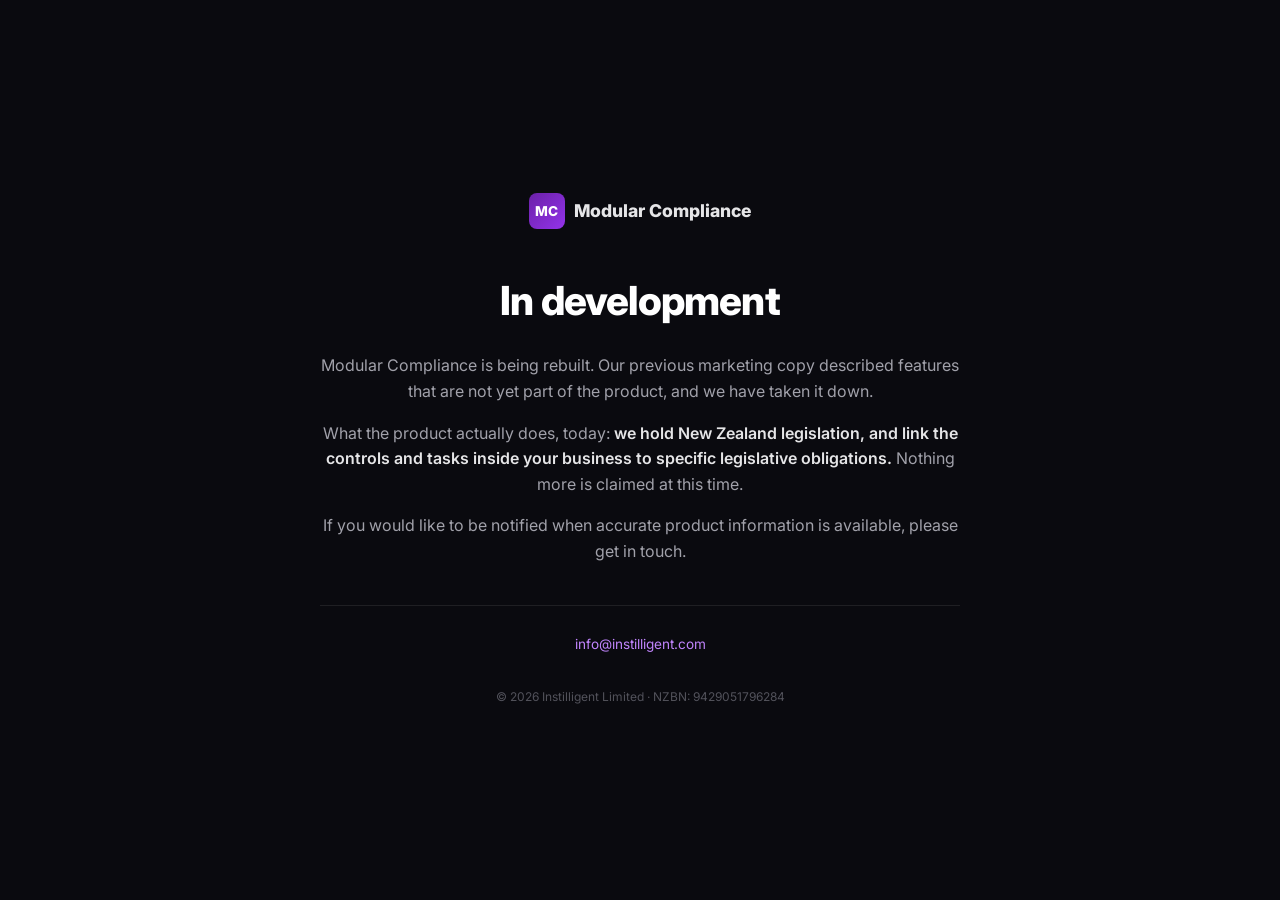
==== pages/about.html @ 3ec6c1b3 "takedown: replace marketing pages with neutral holding page Previous marketing copy described featur" ====
<!DOCTYPE html>
<html lang="en">
<head>
    <meta charset="UTF-8">
    <meta http-equiv="refresh" content="0; url=/">
    <meta name="robots" content="noindex, nofollow">
    <title>Modular Compliance</title>
    <link rel="canonical" href="https://modularcompliance.com/">
    <script>window.location.replace('/');</script>
</head>
<body>
    <p>Redirecting to <a href="/">modularcompliance.com</a>.</p>
</body>
</html>
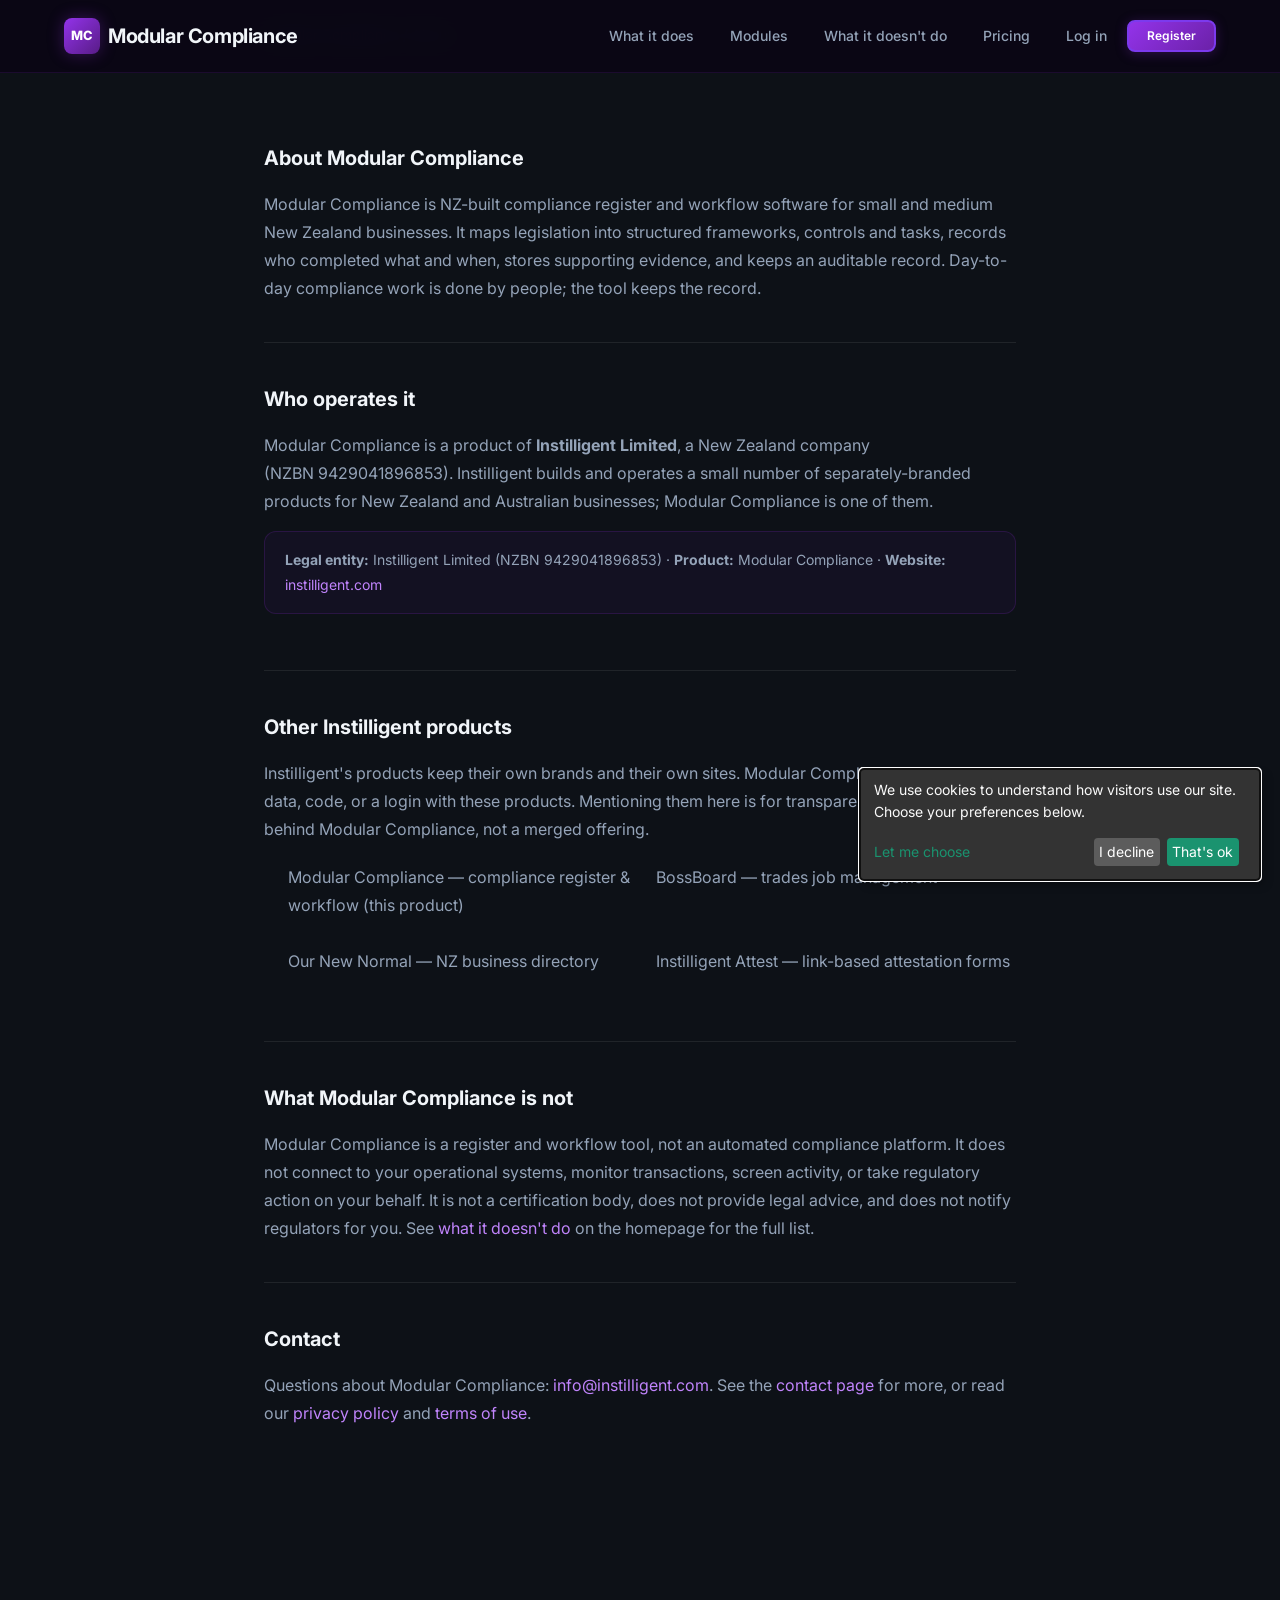
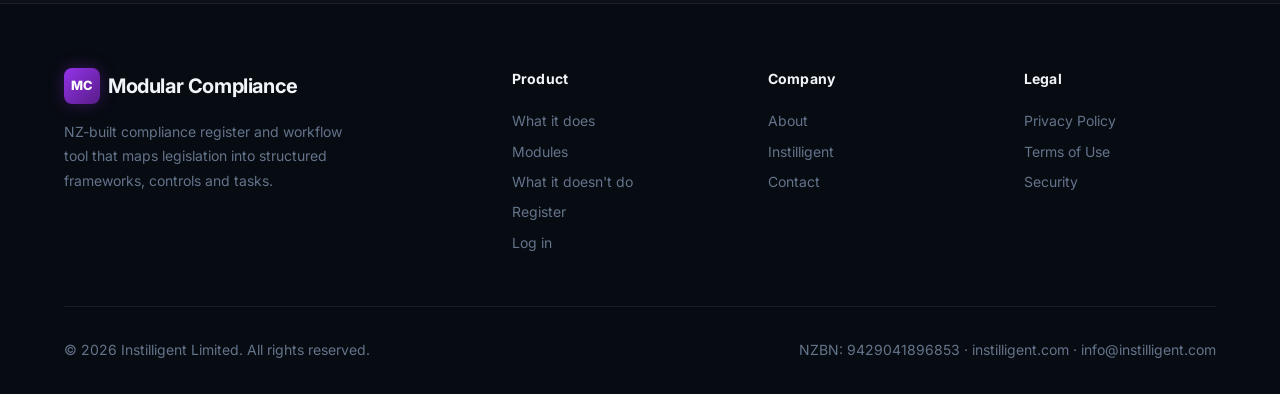
==== commit b73b1d6e: "feat(site): add llmstxt.org describedby discovery link (MC-AI-3) Point marketing HTML <head> at the " ====
--- a/pages/about.html
+++ b/pages/about.html
@@ -2,13 +2,199 @@
 <html lang="en">
 <head>
     <meta charset="UTF-8">
-    <meta http-equiv="refresh" content="0; url=/">
-    <meta name="robots" content="noindex, nofollow">
-    <title>Modular Compliance</title>
-    <link rel="canonical" href="https://modularcompliance.com/">
-    <script>window.location.replace('/');</script>
+    <meta name="viewport" content="width=device-width, initial-scale=1.0">
+
+    <!-- Analytics + consent: GA4 G-NQZ08PD0MJ via consent-gated gtag (Klaro + Consent Mode v2, default denied) in /js/analytics.js. -->
+    <link rel="stylesheet" href="/js/klaro.min.css">
+    <script src="/js/analytics.js"></script>
+    <script defer src="/js/klaro-no-css.js"></script>
+
+    <title>About — Modular Compliance | Instilligent Limited</title>
+    <meta name="description" content="Modular Compliance is NZ-built compliance register and workflow software, operated by Instilligent Limited (NZBN 9429041896853). Who makes it, and what it is.">
+    <meta property="og:title" content="About — Modular Compliance">
+    <meta property="og:description" content="Modular Compliance is NZ-built compliance register and workflow software, operated by Instilligent Limited (NZBN 9429041896853).">
+    <meta property="og:type" content="website">
+    <meta property="og:url" content="https://modularcompliance.com/about">
+    <meta property="og:site_name" content="Modular Compliance">
+    <meta property="og:image" content="https://modularcompliance.com/images/og-image.png">
+    <meta property="og:image:width" content="1200">
+    <meta property="og:image:height" content="630">
+    <link rel="canonical" href="https://modularcompliance.com/about">
+    <link rel="icon" type="image/svg+xml" href="/images/favicon.svg">
+    <link rel="preconnect" href="https://fonts.googleapis.com">
+    <link rel="preconnect" href="https://fonts.gstatic.com" crossorigin>
+    <link href="https://fonts.googleapis.com/css2?family=Inter:wght@400;500;600;700;800&display=swap" rel="stylesheet">
+    <link rel="stylesheet" href="/css/style.css">
+    <link rel="describedby" href="/llms.txt">
+
+    <!-- Structured data: reuses the same Organization facts as index.html + llms.txt. BreadcrumbList only (visible breadcrumb on this page). -->
+    <script type="application/ld+json">
+    {
+      "@context": "https://schema.org",
+      "@type": "BreadcrumbList",
+      "itemListElement": [
+        { "@type": "ListItem", "position": 1, "name": "Modular Compliance", "item": "https://modularcompliance.com/" },
+        { "@type": "ListItem", "position": 2, "name": "About", "item": "https://modularcompliance.com/about" }
+      ]
+    }
+    </script>
+    <style>
+        .policy-body { max-width: 800px; margin: 0 auto; padding: 0 var(--sp-lg); }
+        .policy-section { margin-bottom: 2.5rem; padding-bottom: 2.5rem; border-bottom: 1px solid var(--border); }
+        .policy-section:last-child { border-bottom: none; }
+        .policy-section h2 { font-size: var(--text-xl); font-weight: 700; color: var(--text); margin-bottom: 1rem; }
+        .policy-section h3 { font-size: var(--text-base); font-weight: 600; color: var(--text); margin: 1.25rem 0 0.5rem; }
+        .policy-section p { color: var(--text-muted); line-height: 1.75; margin-bottom: 0.85rem; }
+        .policy-section p:last-child { margin-bottom: 0; }
+        .policy-section ul { color: var(--text-muted); line-height: 1.75; padding-left: 1.5rem; margin-bottom: 0.85rem; }
+        .policy-section li { margin-bottom: 0.4rem; }
+        .policy-section a { color: var(--purple-400); }
+        .policy-section a:hover { color: var(--purple-300); }
+        .info-box { padding: 1rem 1.25rem; background: rgba(107,33,168,0.08); border: 1px solid rgba(107,33,168,0.25); border-radius: var(--r-lg); margin: 1rem 0; }
+        .info-box p { margin-bottom: 0; color: var(--text-muted); font-size: var(--text-sm); }
+        .breadcrumb { font-size: var(--text-sm); color: var(--text-dim); margin: 1.5rem auto 0; max-width: 800px; padding: 0 var(--sp-lg); }
+        .breadcrumb a { color: var(--text-dim); }
+        .breadcrumb a:hover { color: var(--purple-400); }
+        .sibling-list { display: grid; grid-template-columns: 1fr 1fr; gap: 0.5rem; margin-top: 0.5rem; }
+        @media (max-width: 600px) { .sibling-list { grid-template-columns: 1fr; } }
+        .sibling-list li { list-style: none; padding: 0.4rem 0; }
+    </style>
 </head>
 <body>
-    <p>Redirecting to <a href="/">modularcompliance.com</a>.</p>
+
+<!-- Navigation -->
+<nav class="nav" id="navbar">
+    <div class="container nav-container">
+        <a href="/" class="nav-logo">
+            <span class="logo-icon">MC</span>
+            <span class="logo-text">Modular Compliance</span>
+        </a>
+        <button class="nav-toggle" id="navToggle" aria-label="Toggle navigation" aria-expanded="false">
+            <span></span><span></span><span></span>
+        </button>
+        <div class="nav-links" id="navLinks">
+            <a href="/#what-it-does" class="nav-link">What it does</a>
+            <a href="/#modules" class="nav-link">Modules</a>
+            <a href="/#boundaries" class="nav-link">What it doesn't do</a>
+            <a href="/#pricing" class="nav-link">Pricing</a>
+            <a href="https://app.modularcompliance.com/login" class="nav-link" data-cf-event="cta_click" data-cf-cta="nav_login">Log in</a>
+            <a href="https://app.modularcompliance.com/register" class="btn btn-primary btn-sm" data-cf-event="cta_click" data-cf-cta="nav_register">Register</a>
+        </div>
+    </div>
+</nav>
+
+<nav class="breadcrumb" aria-label="Breadcrumb">
+    <a href="/">Modular Compliance</a> / About
+</nav>
+
+<!-- Page content -->
+<div class="section">
+    <div class="policy-body">
+
+        <div class="policy-section">
+            <h2>About Modular Compliance</h2>
+            <p>
+                Modular Compliance is NZ-built compliance register and workflow software for small and
+                medium New Zealand businesses. It maps legislation into structured frameworks, controls
+                and tasks, records who completed what and when, stores supporting evidence, and keeps an
+                auditable record. Day-to-day compliance work is done by people; the tool keeps the record.
+            </p>
+        </div>
+
+        <div class="policy-section">
+            <h2>Who operates it</h2>
+            <p>
+                Modular Compliance is a product of <strong>Instilligent Limited</strong>, a New Zealand
+                company (NZBN&nbsp;9429041896853). Instilligent builds and operates a small number of
+                separately-branded products for New Zealand and Australian businesses; Modular Compliance
+                is one of them.
+            </p>
+            <div class="info-box">
+                <p>
+                    <strong>Legal entity:</strong> Instilligent Limited (NZBN 9429041896853) &middot;
+                    <strong>Product:</strong> Modular Compliance &middot;
+                    <strong>Website:</strong> <a href="https://instilligent.com" target="_blank" rel="noopener noreferrer">instilligent.com</a>
+                </p>
+            </div>
+        </div>
+
+        <div class="policy-section">
+            <h2>Other Instilligent products</h2>
+            <p>
+                Instilligent's products keep their own brands and their own sites. Modular Compliance does
+                not share data, code, or a login with these products. Mentioning them here is for
+                transparency about who is behind Modular Compliance, not a merged offering.
+            </p>
+            <ul class="sibling-list">
+                <li>Modular Compliance — compliance register &amp; workflow (this product)</li>
+                <li>BossBoard — trades job management</li>
+                <li>Our New Normal — NZ business directory</li>
+                <li>Instilligent Attest — link-based attestation forms</li>
+            </ul>
+        </div>
+
+        <div class="policy-section">
+            <h2>What Modular Compliance is not</h2>
+            <p>
+                Modular Compliance is a register and workflow tool, not an automated compliance platform.
+                It does not connect to your operational systems, monitor transactions, screen activity, or
+                take regulatory action on your behalf. It is not a certification body, does not provide
+                legal advice, and does not notify regulators for you. See
+                <a href="/#boundaries">what it doesn't do</a> on the homepage for the full list.
+            </p>
+        </div>
+
+        <div class="policy-section" style="border-bottom:none;">
+            <h2>Contact</h2>
+            <p>
+                Questions about Modular Compliance: <a href="mailto:info@instilligent.com?subject=Modular%20Compliance">info@instilligent.com</a>.
+                See the <a href="/contact">contact page</a> for more, or read our
+                <a href="/privacy">privacy policy</a> and <a href="/terms">terms of use</a>.
+            </p>
+        </div>
+
+    </div>
+</div>
+
+<!-- Footer -->
+<footer class="footer">
+    <div class="container">
+        <div class="footer-grid">
+            <div>
+                <a href="/" class="nav-logo" style="text-decoration:none;">
+                    <span class="logo-icon">MC</span>
+                    <span class="logo-text">Modular Compliance</span>
+                </a>
+                <p class="footer-brand-desc">NZ-built compliance register and workflow tool that maps legislation into structured frameworks, controls and tasks.</p>
+            </div>
+            <div class="footer-links">
+                <h4>Product</h4>
+                <a href="/#what-it-does">What it does</a>
+                <a href="/#modules">Modules</a>
+                <a href="/#boundaries">What it doesn't do</a>
+                <a href="https://app.modularcompliance.com/register" data-cf-event="cta_click" data-cf-cta="footer_links_register">Register</a>
+                <a href="https://app.modularcompliance.com/login" data-cf-event="cta_click" data-cf-cta="footer_links_login">Log in</a>
+            </div>
+            <div class="footer-links">
+                <h4>Company</h4>
+                <a href="/about">About</a>
+                <a href="https://instilligent.com" target="_blank" rel="noopener noreferrer">Instilligent</a>
+                <a href="/contact">Contact</a>
+            </div>
+            <div class="footer-links">
+                <h4>Legal</h4>
+                <a href="/privacy">Privacy Policy</a>
+                <a href="/terms">Terms of Use</a>
+                <a href="/security">Security</a>
+            </div>
+        </div>
+        <div class="footer-bottom">
+            <p>&copy; 2026 Instilligent Limited. All rights reserved.</p>
+            <p>NZBN: 9429041896853 &middot; <a href="https://instilligent.com" target="_blank" rel="noopener noreferrer">instilligent.com</a> &middot; <a href="mailto:info@instilligent.com">info@instilligent.com</a></p>
+        </div>
+    </div>
+</footer>
+
+<script src="/js/main.js"></script>
 </body>
 </html>
--- a/js/klaro.min.css
+++ b/js/klaro.min.css
@@ -0,0 +1 @@
+.klaro{font-family:inherit;font-family:var(--font-family, inherit);font-size:14px;font-size:var(--font-size, 14px)}.klaro button{font-family:inherit;font-family:var(--font-family, inherit);font-size:14px;font-size:var(--font-size, 14px)}.klaro.cm-as-context-notice{height:100%;padding-bottom:12px;padding-top:12px}.klaro .cookie-modal .cm-switch-container,.klaro .context-notice .cm-switch-container,.klaro .cookie-notice .cm-switch-container{border-bottom-style:solid;border-bottom-style:var(--border-style, solid);border-bottom-width:1px;border-bottom-width:var(--border-width, 1px);border-bottom-color:#c8c8c8;border-bottom-color:var(--light2, #c8c8c8);display:block;position:relative;padding:10px;padding-left:66px;line-height:20px;vertical-align:middle;min-height:40px}.klaro .cookie-modal .cm-switch-container:last-child,.klaro .context-notice .cm-switch-container:last-child,.klaro .cookie-notice .cm-switch-container:last-child{border-bottom:0}.klaro .cookie-modal .cm-switch-container:first-child,.klaro .context-notice .cm-switch-container:first-child,.klaro .cookie-notice .cm-switch-container:first-child{margin-top:0}.klaro .cookie-modal .cm-switch-container p,.klaro .context-notice .cm-switch-container p,.klaro .cookie-notice .cm-switch-container p{margin-top:0}.klaro .cookie-modal .cm-switch,.klaro .context-notice .cm-switch,.klaro .cookie-notice .cm-switch{position:relative;display:inline-block;width:50px;height:30px}.klaro .cookie-modal .cm-list-input:checked+.cm-list-label .slider,.klaro .context-notice .cm-list-input:checked+.cm-list-label .slider,.klaro .cookie-notice .cm-list-input:checked+.cm-list-label .slider{background-color:#1a936f;background-color:var(--green1, #1a936f)}.klaro .cookie-modal .cm-list-input.half-checked:checked+.cm-list-label .slider,.klaro .context-notice .cm-list-input.half-checked:checked+.cm-list-label .slider,.klaro .cookie-notice .cm-list-input.half-checked:checked+.cm-list-label .slider{background-color:#1a936f;background-color:var(--green1, #1a936f);opacity:.6}.klaro .cookie-modal .cm-list-input.half-checked:checked+.cm-list-label .slider::before,.klaro .context-notice .cm-list-input.half-checked:checked+.cm-list-label .slider::before,.klaro .cookie-notice .cm-list-input.half-checked:checked+.cm-list-label .slider::before{-ms-transform:translateX(10px);transform:translateX(10px)}.klaro .cookie-modal .cm-list-input.only-required+.cm-list-label .slider,.klaro .context-notice .cm-list-input.only-required+.cm-list-label .slider,.klaro .cookie-notice .cm-list-input.only-required+.cm-list-label .slider{background-color:#24cc9a;background-color:var(--green2, #24cc9a);opacity:.8}.klaro .cookie-modal .cm-list-input.only-required+.cm-list-label .slider::before,.klaro .context-notice .cm-list-input.only-required+.cm-list-label .slider::before,.klaro .cookie-notice .cm-list-input.only-required+.cm-list-label .slider::before{-ms-transform:translateX(10px);transform:translateX(10px)}.klaro .cookie-modal .cm-list-input.required:checked+.cm-list-label .slider,.klaro .context-notice .cm-list-input.required:checked+.cm-list-label .slider,.klaro .cookie-notice .cm-list-input.required:checked+.cm-list-label .slider{background-color:#24cc9a;background-color:var(--green2, #24cc9a);opacity:.8;cursor:not-allowed}.klaro .cookie-modal .slider,.klaro .context-notice .slider,.klaro .cookie-notice .slider{box-shadow:0 4px 6px 0 rgba(0,0,0,.2),5px 5px 10px 0 rgba(0,0,0,.19)}.klaro .cookie-modal .cm-list-input,.klaro .context-notice .cm-list-input,.klaro .cookie-notice .cm-list-input{position:absolute;top:0;left:0;opacity:0;width:50px;height:30px}.klaro .cookie-modal .cm-list-title,.klaro .context-notice .cm-list-title,.klaro .cookie-notice .cm-list-title{font-size:.9em;font-weight:600}.klaro .cookie-modal .cm-list-description,.klaro .context-notice .cm-list-description,.klaro .cookie-notice .cm-list-description{color:#7c7c7c;color:var(--dark3, #7c7c7c);font-size:.9em;padding-top:4px}.klaro .cookie-modal .cm-list-label .cm-switch,.klaro .context-notice .cm-list-label .cm-switch,.klaro .cookie-notice .cm-list-label .cm-switch{position:absolute;left:0}.klaro .cookie-modal .cm-list-label .slider,.klaro .context-notice .cm-list-label .slider,.klaro .cookie-notice .cm-list-label .slider{background-color:#f2f2f2;background-color:var(--white2, #f2f2f2);position:absolute;cursor:pointer;top:0;left:0;right:0;bottom:0;transition:.4s;width:50px;display:inline-block}.klaro .cookie-modal .cm-list-label .slider::before,.klaro .context-notice .cm-list-label .slider::before,.klaro .cookie-notice .cm-list-label .slider::before{background-color:#e6e6e6;background-color:var(--white3, #e6e6e6);position:absolute;content:"";height:20px;width:20px;left:5px;bottom:5px;transition:.4s}.klaro .cookie-modal .cm-list-label .slider.round,.klaro .context-notice .cm-list-label .slider.round,.klaro .cookie-notice .cm-list-label .slider.round{border-radius:30px}.klaro .cookie-modal .cm-list-label .slider.round::before,.klaro .context-notice .cm-list-label .slider.round::before,.klaro .cookie-notice .cm-list-label .slider.round::before{border-radius:50%}.klaro .cookie-modal .cm-list-label input:focus+.slider,.klaro .context-notice .cm-list-label input:focus+.slider,.klaro .cookie-notice .cm-list-label input:focus+.slider{box-shadow-color:#48dfb2;box-shadow-color:var(--green3, #48dfb2);box-shadow:0 0 1px var(--box-shadow-color, green3)}.klaro .cookie-modal .cm-list-label input:checked+.slider::before,.klaro .context-notice .cm-list-label input:checked+.slider::before,.klaro .cookie-notice .cm-list-label input:checked+.slider::before{-ms-transform:translateX(20px);transform:translateX(20px)}.klaro .cookie-modal .cm-list-input:focus+.cm-list-label .slider,.klaro .context-notice .cm-list-input:focus+.cm-list-label .slider,.klaro .cookie-notice .cm-list-input:focus+.cm-list-label .slider{box-shadow:0 4px 6px 0 rgba(125,125,125,.2),5px 5px 10px 0 rgba(125,125,125,.19)}.klaro .cookie-modal .cm-list-input:checked+.cm-list-label .slider::before,.klaro .context-notice .cm-list-input:checked+.cm-list-label .slider::before,.klaro .cookie-notice .cm-list-input:checked+.cm-list-label .slider::before{-ms-transform:translateX(20px);transform:translateX(20px)}.klaro .cookie-modal .slider,.klaro .context-notice .slider,.klaro .cookie-notice .slider{box-shadow:0 4px 6px 0 rgba(0,0,0,.2),5px 5px 10px 0 rgba(0,0,0,.19)}.klaro .cookie-modal a,.klaro .context-notice a,.klaro .cookie-notice a{color:#1a936f;color:var(--green1, #1a936f);text-decoration:none}.klaro .cookie-modal p,.klaro .cookie-modal strong,.klaro .cookie-modal h1,.klaro .cookie-modal h2,.klaro .cookie-modal ul,.klaro .cookie-modal li,.klaro .context-notice p,.klaro .context-notice strong,.klaro .context-notice h1,.klaro .context-notice h2,.klaro .context-notice ul,.klaro .context-notice li,.klaro .cookie-notice p,.klaro .cookie-notice strong,.klaro .cookie-notice h1,.klaro .cookie-notice h2,.klaro .cookie-notice ul,.klaro .cookie-notice li{color:#fafafa;color:var(--light1, #fafafa)}.klaro .cookie-modal p,.klaro .cookie-modal h1,.klaro .cookie-modal h2,.klaro .cookie-modal ul,.klaro .cookie-modal li,.klaro .context-notice p,.klaro .context-notice h1,.klaro .context-notice h2,.klaro .context-notice ul,.klaro .context-notice li,.klaro .cookie-notice p,.klaro .cookie-notice h1,.klaro .cookie-notice h2,.klaro .cookie-notice ul,.klaro .cookie-notice li{display:block;text-align:left;margin:0;padding:0;margin-top:.7em}.klaro .cookie-modal h1,.klaro .cookie-modal h2,.klaro .cookie-modal h3,.klaro .cookie-modal h4,.klaro .cookie-modal h5,.klaro .cookie-modal h6,.klaro .context-notice h1,.klaro .context-notice h2,.klaro .context-notice h3,.klaro .context-notice h4,.klaro .context-notice h5,.klaro .context-notice h6,.klaro .cookie-notice h1,.klaro .cookie-notice h2,.klaro .cookie-notice h3,.klaro .cookie-notice h4,.klaro .cookie-notice h5,.klaro .cookie-notice h6{font-family:inherit;font-family:var(--title-font-family, inherit)}.klaro .cookie-modal .cm-link,.klaro .context-notice .cm-link,.klaro .cookie-notice .cm-link{margin-right:.5em;vertical-align:middle}.klaro .cookie-modal .cm-btn,.klaro .context-notice .cm-btn,.klaro .cookie-notice .cm-btn{color:#fff;color:var(--button-text-color, #fff);background-color:#5c5c5c;background-color:var(--dark2, #5c5c5c);border-radius:4px;border-radius:var(--border-radius, 4px);padding:6px 10px;margin-right:.5em;border-style:none;padding:.4em;font-size:1em;cursor:pointer}.klaro .cookie-modal .cm-btn:disabled,.klaro .context-notice .cm-btn:disabled,.klaro .cookie-notice .cm-btn:disabled{opacity:.5}.klaro .cookie-modal .cm-btn.cm-btn-close,.klaro .context-notice .cm-btn.cm-btn-close,.klaro .cookie-notice .cm-btn.cm-btn-close{background-color:#c8c8c8;background-color:var(--light2, #c8c8c8)}.klaro .cookie-modal .cm-btn.cm-btn-success,.klaro .context-notice .cm-btn.cm-btn-success,.klaro .cookie-notice .cm-btn.cm-btn-success{background-color:#1a936f;background-color:var(--green1, #1a936f)}.klaro .cookie-modal .cm-btn.cm-btn-success-var,.klaro .context-notice .cm-btn.cm-btn-success-var,.klaro .cookie-notice .cm-btn.cm-btn-success-var{background-color:#24cc9a;background-color:var(--green2, #24cc9a)}.klaro .cookie-modal .cm-btn.cm-btn-info,.klaro .context-notice .cm-btn.cm-btn-info,.klaro .cookie-notice .cm-btn.cm-btn-info{background-color:#2581c4;background-color:var(--blue1, #2581c4)}.klaro .context-notice{border-radius:4px;border-radius:var(--border-radius, 4px);border-style:solid;border-style:var(--border-style, solid);border-width:1px;border-width:var(--border-width, 1px);border-color:#c8c8c8;border-color:var(--light2, #c8c8c8);background-color:#fafafa;background-color:var(--light1, #fafafa);display:flex;flex-direction:column;flex-wrap:wrap;align-items:center;justify-content:center;padding:12px;height:100%}.klaro .context-notice.cm-dark{background-color:#333;background-color:var(--dark1, #333);border-color:#5c5c5c;border-color:var(--dark2, #5c5c5c)}.klaro .context-notice.cm-dark p{color:#fafafa;color:var(--light1, #fafafa)}.klaro .context-notice.cm-dark p a{color:#459cdc;color:var(--blue2, #459cdc)}.klaro .context-notice p{color:#333;color:var(--dark1, #333);flex-grow:0;text-align:center;padding-top:0;margin-top:0}.klaro .context-notice p a{color:#24cc9a;color:var(--green2, #24cc9a)}.klaro .context-notice p.cm-buttons{margin-top:12px}.klaro .context-notice p.ccn-description-empty-store{margin-top:24px;font-size:14px;font-size:var(--font-size, 14px)}.klaro .cookie-modal{width:100%;height:100%;position:fixed;overflow:hidden;left:0;top:0;z-index:1000}.klaro .cookie-modal.cm-embedded{position:relative;height:inherit;width:inherit;left:inherit;right:inherit;z-index:0}.klaro .cookie-modal.cm-embedded .cm-modal.cm-klaro{position:relative;-ms-transform:none;transform:none}.klaro .cookie-modal .cm-bg{background:rgba(0,0,0,.5);height:100%;width:100%;position:fixed;top:0;left:0}.klaro .cookie-modal .cm-modal.cm-klaro{background-color:#333;background-color:var(--dark1, #333);color:#fafafa;color:var(--light1, #fafafa);z-index:1001;box-shadow:0 4px 6px 0 rgba(0,0,0,.2),5px 5px 10px 0 rgba(0,0,0,.19);width:100%;max-height:98%;top:50%;-ms-transform:translateY(-50%);transform:translateY(-50%);position:fixed;overflow:auto}@media(min-width: 660px){.klaro .cookie-modal .cm-modal.cm-klaro{border-radius:4px;border-radius:var(--border-radius, 4px);position:relative;margin:0 auto;max-width:640px;height:auto;width:auto}}.klaro .cookie-modal .cm-modal .hide{border-style:none;background:none;cursor:pointer;position:absolute;top:20px;right:20px;z-index:1}.klaro .cookie-modal .cm-modal .hide svg{stroke:#fafafa;stroke:var(--light1, #fafafa)}.klaro .cookie-modal .cm-modal .cm-footer{border-top-color:#5c5c5c;border-top-color:var(--dark2, #5c5c5c);border-top-width:1px;border-top-width:var(--border-width, 1px);border-top-style:solid;border-top-style:var(--border-style, solid);padding:1em}.klaro .cookie-modal .cm-modal .cm-footer-buttons{display:flex;flex-flow:row;justify-content:space-between}.klaro .cookie-modal .cm-modal .cm-footer .cm-powered-by{font-size:.8em;padding-top:4px;text-align:right;padding-right:8px}.klaro .cookie-modal .cm-modal .cm-footer .cm-powered-by a{color:#5c5c5c;color:var(--dark2, #5c5c5c)}.klaro .cookie-modal .cm-modal .cm-header{border-bottom-width:1px;border-bottom-width:var(--border-width, 1px);border-bottom-style:solid;border-bottom-style:var(--border-style, solid);border-bottom-color:#5c5c5c;border-bottom-color:var(--dark2, #5c5c5c);padding:1em;padding-right:24px}.klaro .cookie-modal .cm-modal .cm-header h1{margin:0;font-size:2em;display:block}.klaro .cookie-modal .cm-modal .cm-header h1.title{padding-right:20px}.klaro .cookie-modal .cm-modal .cm-body{padding:1em}.klaro .cookie-modal .cm-modal .cm-body ul{display:block}.klaro .cookie-modal .cm-modal .cm-body span{display:inline-block;width:auto}.klaro .cookie-modal .cm-modal .cm-body ul.cm-services,.klaro .cookie-modal .cm-modal .cm-body ul.cm-purposes{padding:0;margin:0}.klaro .cookie-modal .cm-modal .cm-body ul.cm-services li.cm-purpose .cm-services .cm-caret,.klaro .cookie-modal .cm-modal .cm-body ul.cm-purposes li.cm-purpose .cm-services .cm-caret{color:#a0a0a0;color:var(--light3, #a0a0a0)}.klaro .cookie-modal .cm-modal .cm-body ul.cm-services li.cm-purpose .cm-services .cm-content,.klaro .cookie-modal .cm-modal .cm-body ul.cm-purposes li.cm-purpose .cm-services .cm-content{margin-left:-40px;display:none}.klaro .cookie-modal .cm-modal .cm-body ul.cm-services li.cm-purpose .cm-services .cm-content.expanded,.klaro .cookie-modal .cm-modal .cm-body ul.cm-purposes li.cm-purpose .cm-services .cm-content.expanded{margin-top:10px;display:block}.klaro .cookie-modal .cm-modal .cm-body ul.cm-services li.cm-service,.klaro .cookie-modal .cm-modal .cm-body ul.cm-services li.cm-purpose,.klaro .cookie-modal .cm-modal .cm-body ul.cm-purposes li.cm-service,.klaro .cookie-modal .cm-modal .cm-body ul.cm-purposes li.cm-purpose{position:relative;line-height:20px;vertical-align:middle;padding-left:60px;min-height:40px}.klaro .cookie-modal .cm-modal .cm-body ul.cm-services li.cm-service:first-child,.klaro .cookie-modal .cm-modal .cm-body ul.cm-services li.cm-purpose:first-child,.klaro .cookie-modal .cm-modal .cm-body ul.cm-purposes li.cm-service:first-child,.klaro .cookie-modal .cm-modal .cm-body ul.cm-purposes li.cm-purpose:first-child{margin-top:0}.klaro .cookie-modal .cm-modal .cm-body ul.cm-services li.cm-service p,.klaro .cookie-modal .cm-modal .cm-body ul.cm-services li.cm-purpose p,.klaro .cookie-modal .cm-modal .cm-body ul.cm-purposes li.cm-service p,.klaro .cookie-modal .cm-modal .cm-body ul.cm-purposes li.cm-purpose p{margin-top:0}.klaro .cookie-modal .cm-modal .cm-body ul.cm-services li.cm-service p.purposes,.klaro .cookie-modal .cm-modal .cm-body ul.cm-services li.cm-purpose p.purposes,.klaro .cookie-modal .cm-modal .cm-body ul.cm-purposes li.cm-service p.purposes,.klaro .cookie-modal .cm-modal .cm-body ul.cm-purposes li.cm-purpose p.purposes{color:#a0a0a0;color:var(--light3, #a0a0a0);font-size:.8em}.klaro .cookie-modal .cm-modal .cm-body ul.cm-services li.cm-service.cm-toggle-all,.klaro .cookie-modal .cm-modal .cm-body ul.cm-services li.cm-purpose.cm-toggle-all,.klaro .cookie-modal .cm-modal .cm-body ul.cm-purposes li.cm-service.cm-toggle-all,.klaro .cookie-modal .cm-modal .cm-body ul.cm-purposes li.cm-purpose.cm-toggle-all{border-top-width:1px;border-top-width:var(--border-width, 1px);border-top-style:solid;border-top-style:var(--border-style, solid);border-top-color:#5c5c5c;border-top-color:var(--dark2, #5c5c5c);padding-top:1em}.klaro .cookie-modal .cm-modal .cm-body ul.cm-services li.cm-service span.cm-list-title,.klaro .cookie-modal .cm-modal .cm-body ul.cm-services li.cm-purpose span.cm-list-title,.klaro .cookie-modal .cm-modal .cm-body ul.cm-purposes li.cm-service span.cm-list-title,.klaro .cookie-modal .cm-modal .cm-body ul.cm-purposes li.cm-purpose span.cm-list-title{font-weight:600}.klaro .cookie-modal .cm-modal .cm-body ul.cm-services li.cm-service span.cm-opt-out,.klaro .cookie-modal .cm-modal .cm-body ul.cm-services li.cm-service span.cm-required,.klaro .cookie-modal .cm-modal .cm-body ul.cm-services li.cm-purpose span.cm-opt-out,.klaro .cookie-modal .cm-modal .cm-body ul.cm-services li.cm-purpose span.cm-required,.klaro .cookie-modal .cm-modal .cm-body ul.cm-purposes li.cm-service span.cm-opt-out,.klaro .cookie-modal .cm-modal .cm-body ul.cm-purposes li.cm-service span.cm-required,.klaro .cookie-modal .cm-modal .cm-body ul.cm-purposes li.cm-purpose span.cm-opt-out,.klaro .cookie-modal .cm-modal .cm-body ul.cm-purposes li.cm-purpose span.cm-required{color:#5c5c5c;color:var(--dark2, #5c5c5c);padding-left:.2em;font-size:.8em}.klaro .cookie-notice:not(.cookie-modal-notice){background-color:#333;background-color:var(--dark1, #333);z-index:999;position:fixed;width:100%;bottom:0;right:0}@media(min-width: 1024px){.klaro .cookie-notice:not(.cookie-modal-notice){border-radius:4px;border-radius:var(--border-radius, 4px);position:fixed;position:var(--notice-position, fixed);right:20px;right:var(--notice-right, 20px);left:auto;left:var(--notice-left, auto);bottom:20px;bottom:var(--notice-bottom, 20px);top:auto;top:var(--notice-top, auto);max-width:400px;max-width:var(--notice-max-width, 400px);box-shadow:0 4px 6px 0 rgba(0,0,0,.2),5px 5px 10px 0 rgba(0,0,0,.19)}}@media(max-width: 1023px){.klaro .cookie-notice:not(.cookie-modal-notice){border-style:none;border-radius:0}}.klaro .cookie-notice:not(.cookie-modal-notice).cn-embedded{position:relative;height:inherit;width:inherit;left:inherit;right:inherit;bottom:inherit;z-index:0}.klaro .cookie-notice:not(.cookie-modal-notice).cn-embedded .cn-body{padding-top:.5em}.klaro .cookie-notice:not(.cookie-modal-notice) .cn-body{margin-bottom:0;margin-right:0;bottom:0;padding:1em;padding-top:0}.klaro .cookie-notice:not(.cookie-modal-notice) .cn-body p{margin-bottom:.5em}.klaro .cookie-notice:not(.cookie-modal-notice) .cn-body p.cn-changes{text-decoration:underline}.klaro .cookie-notice:not(.cookie-modal-notice) .cn-body .cn-learn-more{display:inline-block;flex-grow:1}.klaro .cookie-notice:not(.cookie-modal-notice) .cn-body .cn-buttons{display:inline-block;margin-top:-0.5em}@media(max-width: 384px){.klaro .cookie-notice:not(.cookie-modal-notice) .cn-body .cn-buttons{width:100%}}.klaro .cookie-notice:not(.cookie-modal-notice) .cn-body .cn-buttons button.cm-btn{margin-top:.5em}@media(max-width: 384px){.klaro .cookie-notice:not(.cookie-modal-notice) .cn-body .cn-buttons button.cm-btn{width:calc(50% - 0.5em)}}.klaro .cookie-notice:not(.cookie-modal-notice) .cn-body .cn-ok{margin-top:-0.5em;display:flex;flex-flow:row;flex-wrap:wrap;justify-content:right;align-items:baseline}.klaro .cookie-notice:not(.cookie-modal-notice) .cn-body .cn-ok a,.klaro .cookie-notice:not(.cookie-modal-notice) .cn-body .cn-ok div{margin-top:.5em}.klaro .cookie-modal-notice{background-color:#333;background-color:var(--dark1, #333);color:#fafafa;color:var(--light1, #fafafa);z-index:1001;box-shadow:0 4px 6px 0 rgba(0,0,0,.2),5px 5px 10px 0 rgba(0,0,0,.19);width:100%;max-height:98%;top:50%;-ms-transform:translateY(-50%);transform:translateY(-50%);position:fixed;overflow:auto;padding:1em;padding-top:.2em}@media(min-width: 400px){.klaro .cookie-modal-notice{border-radius:4px;border-radius:var(--border-radius, 4px);position:relative;margin:0 auto;max-width:400px;height:auto;width:auto}}.klaro .cookie-modal-notice .cn-ok{display:flex;flex-flow:row;justify-content:space-between;align-items:center;margin-top:1em}.klaro .cookie-notice-hidden{display:none !important}
--- a/css/style.css
+++ b/css/style.css
@@ -0,0 +1,1254 @@
+/* ============================================================
+   Modular Compliance — Design System
+   Dark Mode | Brand Purple #6B21A8 | Inter Font
+   ============================================================ */
+
+:root {
+    /* Purple palette */
+    --purple-200: #e9d5ff;
+    --purple-300: #d8b4fe;
+    --purple-400: #c084fc;
+    --purple-500: #a855f7;
+    --purple-600: #9333ea;
+    --purple-700: #7c3aed;
+    --purple-800: #6B21A8;
+    --purple-900: #581c87;
+    --purple-950: #3b0764;
+
+    /* Dark backgrounds */
+    --bg:          #0d1117;
+    --bg-alt:      #161b27;
+    --bg-card:     #1a2332;
+    --bg-elevated: #1e293b;
+    --bg-dark:     #070b12;
+
+    /* Text */
+    --text:       #f1f5f9;
+    --text-muted: #94a3b8;
+    --text-dim:   #64748b;
+
+    /* Borders */
+    --border:        rgba(255,255,255,0.08);
+    --border-light:  rgba(255,255,255,0.13);
+    --border-purple: rgba(107,33,168,0.45);
+
+    /* Semantic */
+    --primary:       #9333ea;
+    --primary-light: #c084fc;
+    --primary-dark:  #6B21A8;
+
+    /* Spacing */
+    --sp-xs:  0.25rem;
+    --sp-sm:  0.5rem;
+    --sp-md:  1rem;
+    --sp-lg:  1.5rem;
+    --sp-xl:  2rem;
+    --sp-2xl: 3rem;
+    --sp-3xl: 4rem;
+    --sp-4xl: 6rem;
+
+    /* Typography */
+    --font: 'Inter', -apple-system, BlinkMacSystemFont, 'Segoe UI', sans-serif;
+    --text-xs:   0.75rem;
+    --text-sm:   0.875rem;
+    --text-base: 1rem;
+    --text-lg:   1.125rem;
+    --text-xl:   1.25rem;
+    --text-2xl:  1.5rem;
+    --text-3xl:  1.875rem;
+    --text-4xl:  2.25rem;
+    --text-5xl:  3rem;
+
+    /* Radius */
+    --r-sm:   0.375rem;
+    --r-md:   0.5rem;
+    --r-lg:   0.75rem;
+    --r-xl:   1rem;
+    --r-2xl:  1.5rem;
+    --r-full: 9999px;
+
+    /* Shadows */
+    --shadow-md: 0 4px 12px rgba(0,0,0,0.4);
+    --shadow-lg: 0 10px 30px rgba(0,0,0,0.5);
+    --shadow-purple: 0 4px 20px rgba(107,33,168,0.3);
+
+    /* Transition */
+    --t: 0.2s ease;
+    --t-slow: 0.3s ease;
+}
+
+/* ============================================================
+   Reset & Base
+   ============================================================ */
+*, *::before, *::after { box-sizing: border-box; margin: 0; padding: 0; }
+html { scroll-behavior: smooth; -webkit-font-smoothing: antialiased; }
+
+body {
+    font-family: var(--font);
+    font-size: var(--text-base);
+    line-height: 1.6;
+    color: var(--text);
+    background: var(--bg);
+}
+
+img { max-width: 100%; height: auto; display: block; }
+a { color: var(--primary-light); text-decoration: none; transition: color var(--t); }
+a:hover { color: var(--purple-300); }
+
+.container {
+    max-width: 1200px;
+    margin: 0 auto;
+    padding: 0 var(--sp-lg);
+}
+
+/* ============================================================
+   Navigation
+   ============================================================ */
+.nav {
+    position: fixed;
+    top: 0; left: 0; right: 0;
+    z-index: 1000;
+    background: rgba(10,6,20,0.9);
+    backdrop-filter: blur(16px);
+    -webkit-backdrop-filter: blur(16px);
+    border-bottom: 1px solid rgba(107,33,168,0.18);
+    transition: all var(--t-slow);
+}
+.nav.scrolled {
+    background: rgba(10,6,20,0.97);
+    border-bottom-color: rgba(107,33,168,0.32);
+    box-shadow: 0 4px 24px rgba(0,0,0,0.45);
+}
+.nav-container {
+    display: flex;
+    align-items: center;
+    justify-content: space-between;
+    height: 72px;
+}
+.nav-logo {
+    display: flex;
+    align-items: center;
+    gap: var(--sp-sm);
+    font-weight: 700;
+    font-size: var(--text-xl);
+    color: var(--text);
+    text-decoration: none;
+}
+.nav-logo:hover { color: var(--text); }
+
+.logo-icon {
+    display: flex;
+    align-items: center;
+    justify-content: center;
+    width: 36px; height: 36px;
+    background: linear-gradient(135deg, var(--purple-600), var(--purple-900));
+    color: white;
+    border-radius: var(--r-md);
+    font-weight: 800;
+    font-size: 0.8rem;
+    letter-spacing: -0.02em;
+    box-shadow: 0 0 16px rgba(107,33,168,0.45);
+    flex-shrink: 0;
+}
+.logo-text { letter-spacing: -0.02em; }
+
+.nav-links {
+    display: flex;
+    align-items: center;
+    gap: var(--sp-xs);
+}
+.nav-link {
+    padding: var(--sp-sm) var(--sp-md);
+    color: var(--text-muted);
+    font-weight: 500;
+    font-size: var(--text-sm);
+    border-radius: var(--r-md);
+    transition: all var(--t);
+    text-decoration: none;
+}
+.nav-link:hover, .nav-link.active {
+    color: var(--purple-300);
+    background: rgba(107,33,168,0.1);
+}
+.nav-toggle {
+    display: none;
+    background: none;
+    border: none;
+    cursor: pointer;
+    padding: var(--sp-sm);
+    flex-direction: column;
+    gap: 5px;
+}
+.nav-toggle span {
+    display: block;
+    width: 24px; height: 2px;
+    background: var(--text-muted);
+    border-radius: 2px;
+    transition: var(--t);
+}
+
+/* ============================================================
+   Buttons
+   ============================================================ */
+.btn {
+    display: inline-flex;
+    align-items: center;
+    gap: var(--sp-sm);
+    font-weight: 600;
+    font-size: var(--text-sm);
+    border: 2px solid transparent;
+    border-radius: var(--r-md);
+    cursor: pointer;
+    transition: all var(--t);
+    text-decoration: none;
+    white-space: nowrap;
+    line-height: 1;
+}
+.btn-sm  { padding: 8px 18px; font-size: var(--text-xs); }
+.btn-md  { padding: 11px 24px; }
+.btn-lg  { padding: 15px 32px; font-size: var(--text-base); }
+.btn-full { width: 100%; justify-content: center; }
+
+.btn-primary {
+    background: linear-gradient(135deg, var(--purple-600), var(--purple-800));
+    color: white;
+    border-color: var(--purple-700);
+    box-shadow: 0 2px 12px rgba(107,33,168,0.35);
+}
+.btn-primary:hover {
+    background: linear-gradient(135deg, var(--purple-500), var(--purple-700));
+    color: white;
+    transform: translateY(-1px);
+    box-shadow: 0 6px 22px rgba(107,33,168,0.5);
+}
+.btn-outline {
+    background: transparent;
+    color: var(--purple-300);
+    border-color: rgba(107,33,168,0.4);
+}
+.btn-outline:hover {
+    background: rgba(107,33,168,0.1);
+    border-color: var(--purple-500);
+    color: var(--purple-200);
+}
+.btn-ghost {
+    background: rgba(255,255,255,0.05);
+    color: var(--text-muted);
+    border-color: var(--border);
+}
+.btn-ghost:hover {
+    background: rgba(255,255,255,0.09);
+    color: var(--text);
+    border-color: var(--border-light);
+}
+
+/* ============================================================
+   Hero
+   ============================================================ */
+.hero {
+    position: relative;
+    min-height: 92vh;
+    display: flex;
+    align-items: center;
+    padding-top: 72px;
+    overflow: hidden;
+    background: var(--bg);
+}
+.hero::before {
+    content: '';
+    position: absolute;
+    inset: 0;
+    background-image:
+        linear-gradient(rgba(107,33,168,0.07) 1px, transparent 1px),
+        linear-gradient(90deg, rgba(107,33,168,0.07) 1px, transparent 1px);
+    background-size: 60px 60px;
+    mask-image: radial-gradient(ellipse 80% 60% at 50% 40%, black 10%, transparent 80%);
+    -webkit-mask-image: radial-gradient(ellipse 80% 60% at 50% 40%, black 10%, transparent 80%);
+    pointer-events: none;
+}
+.hero-bg {
+    position: absolute;
+    inset: 0;
+    background:
+        radial-gradient(ellipse at 20% 50%, rgba(107,33,168,0.22) 0%, transparent 55%),
+        radial-gradient(ellipse at 80% 20%, rgba(147,51,234,0.16) 0%, transparent 50%),
+        radial-gradient(ellipse at 55% 90%, rgba(107,33,168,0.1) 0%, transparent 50%);
+    pointer-events: none;
+}
+.hero-content {
+    position: relative;
+    z-index: 1;
+    text-align: center;
+    padding: var(--sp-4xl) 0;
+    max-width: 860px;
+    margin: 0 auto;
+}
+.hero-badge {
+    display: inline-flex;
+    align-items: center;
+    gap: var(--sp-sm);
+    padding: 6px 18px;
+    background: rgba(107,33,168,0.15);
+    color: var(--purple-300);
+    border: 1px solid rgba(107,33,168,0.3);
+    border-radius: var(--r-full);
+    font-size: var(--text-sm);
+    font-weight: 600;
+    margin-bottom: var(--sp-xl);
+    letter-spacing: 0.01em;
+}
+.badge-dot {
+    width: 7px; height: 7px;
+    background: var(--purple-400);
+    border-radius: 50%;
+    animation: pulse 2s infinite;
+}
+@keyframes pulse {
+    0%, 100% { opacity: 1; transform: scale(1); }
+    50% { opacity: 0.6; transform: scale(0.85); }
+}
+.hero-title {
+    font-size: clamp(2.4rem, 5.5vw, 4rem);
+    font-weight: 800;
+    line-height: 1.1;
+    letter-spacing: -0.03em;
+    color: var(--text);
+    margin-bottom: var(--sp-lg);
+}
+.hero-tagline {
+    font-size: clamp(1.4rem, 3vw, 2.1rem);
+    font-weight: 700;
+    color: var(--text-muted);
+    letter-spacing: -0.02em;
+    margin-bottom: var(--sp-xl);
+}
+.text-gradient {
+    background: linear-gradient(135deg, var(--purple-400), var(--purple-200));
+    -webkit-background-clip: text;
+    -webkit-text-fill-color: transparent;
+    background-clip: text;
+}
+.hero-subtitle {
+    font-size: var(--text-lg);
+    color: var(--text-muted);
+    max-width: 640px;
+    margin: 0 auto var(--sp-2xl);
+    line-height: 1.75;
+}
+.hero-actions {
+    display: flex;
+    gap: var(--sp-md);
+    justify-content: center;
+    flex-wrap: wrap;
+    margin-bottom: var(--sp-md);
+}
+.hero-note {
+    font-size: var(--text-sm);
+    color: var(--text-dim);
+    margin-bottom: var(--sp-3xl);
+}
+.hero-stats {
+    display: flex;
+    justify-content: center;
+    align-items: center;
+    gap: var(--sp-2xl);
+    padding-top: var(--sp-2xl);
+    border-top: 1px solid var(--border);
+}
+.stat { text-align: center; }
+.stat-number {
+    display: block;
+    font-size: var(--text-3xl);
+    font-weight: 800;
+    color: var(--purple-400);
+    line-height: 1;
+    letter-spacing: -0.02em;
+}
+.stat-label { font-size: var(--text-sm); color: var(--text-muted); margin-top: 4px; }
+.stat-divider { width: 1px; height: 48px; background: var(--border); }
+
+/* ============================================================
+   Sections
+   ============================================================ */
+.section { padding: var(--sp-4xl) 0; }
+.section-alt { background: var(--bg-alt); }
+.section-dark {
+    background: linear-gradient(150deg, #090512 0%, #12091e 60%, #0d1117 100%);
+}
+.section-header {
+    text-align: center;
+    max-width: 640px;
+    margin: 0 auto var(--sp-3xl);
+}
+.section-tag {
+    display: inline-block;
+    padding: 4px 14px;
+    background: rgba(107,33,168,0.13);
+    color: var(--purple-300);
+    border: 1px solid rgba(107,33,168,0.25);
+    border-radius: var(--r-full);
+    font-size: var(--text-xs);
+    font-weight: 700;
+    text-transform: uppercase;
+    letter-spacing: 0.06em;
+    margin-bottom: var(--sp-md);
+}
+.section-title {
+    font-size: clamp(1.875rem, 3.5vw, 2.25rem);
+    font-weight: 800;
+    letter-spacing: -0.025em;
+    color: var(--text);
+    margin-bottom: var(--sp-md);
+}
+.section-subtitle {
+    font-size: var(--text-lg);
+    color: var(--text-muted);
+    line-height: 1.75;
+}
+
+/* ============================================================
+   Cards
+   ============================================================ */
+.card-grid {
+    display: grid;
+    grid-template-columns: repeat(auto-fit, minmax(280px, 1fr));
+    gap: var(--sp-xl);
+}
+.card {
+    padding: var(--sp-2xl);
+    background: var(--bg-card);
+    border: 1px solid var(--border);
+    border-radius: var(--r-xl);
+    transition: all var(--t-slow);
+}
+.card-hover:hover {
+    border-color: var(--border-purple);
+    box-shadow: 0 4px 24px rgba(107,33,168,0.14), 0 2px 8px rgba(0,0,0,0.4);
+    transform: translateY(-2px);
+}
+.card-icon {
+    display: flex;
+    align-items: center;
+    justify-content: center;
+    width: 52px; height: 52px;
+    background: rgba(107,33,168,0.14);
+    color: var(--purple-400);
+    border: 1px solid rgba(107,33,168,0.22);
+    border-radius: var(--r-lg);
+    margin-bottom: var(--sp-lg);
+}
+.card-title {
+    font-size: var(--text-xl);
+    font-weight: 700;
+    margin-bottom: var(--sp-sm);
+    color: var(--text);
+}
+.card-text {
+    color: var(--text-muted);
+    line-height: 1.75;
+}
+
+/* ============================================================
+   Module Grid
+   ============================================================ */
+.module-grid {
+    display: grid;
+    grid-template-columns: repeat(auto-fit, minmax(250px, 1fr));
+    gap: var(--sp-lg);
+}
+.module-card {
+    padding: var(--sp-xl);
+    background: var(--bg-card);
+    border: 1px solid var(--border);
+    border-radius: var(--r-xl);
+    transition: all var(--t-slow);
+    position: relative;
+    overflow: hidden;
+}
+.module-card::before {
+    content: '';
+    position: absolute;
+    top: 0; left: 0; right: 0;
+    height: 3px;
+    background: linear-gradient(90deg, var(--purple-700), var(--purple-500));
+    transform: scaleX(0);
+    transform-origin: left;
+    transition: transform var(--t-slow);
+}
+.module-card:hover {
+    border-color: rgba(107,33,168,0.35);
+    box-shadow: 0 4px 20px rgba(107,33,168,0.12), 0 2px 8px rgba(0,0,0,0.3);
+    transform: translateY(-2px);
+}
+.module-card:hover::before { transform: scaleX(1); }
+.module-icon {
+    display: flex;
+    align-items: center;
+    justify-content: center;
+    width: 44px; height: 44px;
+    background: rgba(107,33,168,0.12);
+    color: var(--purple-400);
+    border-radius: var(--r-md);
+    margin-bottom: var(--sp-md);
+}
+.module-card h3 {
+    font-size: var(--text-base);
+    font-weight: 700;
+    margin-bottom: var(--sp-sm);
+    color: var(--text);
+}
+.module-card p {
+    font-size: var(--text-sm);
+    color: var(--text-muted);
+    line-height: 1.65;
+    margin-bottom: var(--sp-sm);
+}
+.module-tag {
+    display: inline-block;
+    font-size: 0.69rem;
+    color: var(--purple-400);
+    background: rgba(107,33,168,0.1);
+    border: 1px solid rgba(107,33,168,0.2);
+    padding: 2px 8px;
+    border-radius: var(--r-full);
+    font-weight: 600;
+    letter-spacing: 0.02em;
+}
+
+/* ============================================================
+   Feature Split
+   ============================================================ */
+.feature-grid {
+    display: grid;
+    grid-template-columns: 1fr 1fr;
+    gap: var(--sp-4xl);
+    align-items: center;
+}
+.feature-grid.reverse .feature-visual { order: -1; }
+.feature-text-lead {
+    font-size: var(--text-lg);
+    color: var(--text-muted);
+    line-height: 1.75;
+    margin-bottom: var(--sp-2xl);
+}
+.feature-list {
+    display: flex;
+    flex-direction: column;
+    gap: var(--sp-lg);
+    margin-bottom: var(--sp-2xl);
+}
+.feature-item { display: flex; gap: var(--sp-md); }
+.feature-item-icon {
+    display: flex;
+    align-items: center;
+    justify-content: center;
+    width: 36px; height: 36px;
+    background: rgba(107,33,168,0.12);
+    color: var(--purple-400);
+    border-radius: var(--r-md);
+    flex-shrink: 0;
+}
+.feature-item-body strong {
+    display: block;
+    color: var(--text);
+    font-size: var(--text-sm);
+    font-weight: 700;
+    margin-bottom: 2px;
+}
+.feature-item-body p { font-size: var(--text-sm); color: var(--text-muted); line-height: 1.6; margin: 0; }
+
+/* Visual dashboard mock */
+.visual-card {
+    background: var(--bg-alt);
+    border: 1px solid var(--border);
+    border-radius: var(--r-xl);
+    overflow: hidden;
+    box-shadow: var(--shadow-lg);
+}
+.visual-header {
+    display: flex;
+    align-items: center;
+    gap: 6px;
+    padding: var(--sp-md) var(--sp-lg);
+    background: rgba(0,0,0,0.28);
+    border-bottom: 1px solid var(--border);
+}
+.visual-dot { width: 10px; height: 10px; border-radius: 50%; }
+.visual-dot.red    { background: #ef4444; }
+.visual-dot.yellow { background: #f59e0b; }
+.visual-dot.green  { background: #22c55e; }
+.visual-bar-title { margin-left: var(--sp-sm); font-size: var(--text-xs); color: var(--text-dim); font-weight: 600; }
+.visual-body { padding: var(--sp-xl); }
+.visual-score-row {
+    display: flex;
+    align-items: center;
+    gap: var(--sp-xl);
+    margin-bottom: var(--sp-xl);
+    padding-bottom: var(--sp-xl);
+    border-bottom: 1px solid var(--border);
+}
+.score-circle {
+    width: 88px; height: 88px;
+    border-radius: 50%;
+    background: conic-gradient(var(--purple-500) 0% 94%, rgba(255,255,255,0.08) 94% 100%);
+    display: flex;
+    align-items: center;
+    justify-content: center;
+    flex-shrink: 0;
+    position: relative;
+}
+.score-circle::before {
+    content: '';
+    position: absolute;
+    width: 70px; height: 70px;
+    background: var(--bg-alt);
+    border-radius: 50%;
+}
+.score-circle-text {
+    position: relative;
+    z-index: 1;
+    text-align: center;
+}
+.score-circle-text .num { font-size: var(--text-xl); font-weight: 800; color: var(--text); line-height: 1; }
+.score-circle-text .pct { font-size: 0.65rem; color: var(--text-dim); }
+.score-info { flex: 1; }
+.score-info strong { display: block; font-size: var(--text-base); font-weight: 700; color: var(--text); margin-bottom: 2px; }
+.score-info span { font-size: var(--text-xs); color: var(--text-muted); }
+.score-meta { font-size: var(--text-xs); color: #22c55e; margin-top: var(--sp-sm); font-weight: 600; }
+.visual-stat { margin-bottom: var(--sp-md); }
+.visual-stat:last-child { margin-bottom: 0; }
+.visual-stat-label {
+    display: flex;
+    justify-content: space-between;
+    margin-bottom: 5px;
+    font-size: var(--text-xs);
+}
+.visual-stat-label span:first-child { color: var(--text-muted); }
+.visual-stat-label span:last-child  { color: var(--text); font-weight: 600; }
+.visual-bar {
+    height: 6px;
+    background: rgba(255,255,255,0.07);
+    border-radius: var(--r-full);
+    overflow: hidden;
+}
+.visual-bar-fill {
+    height: 100%;
+    border-radius: var(--r-full);
+}
+.fill-purple  { background: linear-gradient(90deg, var(--purple-700), var(--purple-500)); }
+.fill-green   { background: linear-gradient(90deg, #15803d, #22c55e); }
+.fill-amber   { background: linear-gradient(90deg, #b45309, #f59e0b); }
+.fill-blue    { background: linear-gradient(90deg, #1d4ed8, #60a5fa); }
+
+/* ============================================================
+   Pricing Cards
+   ============================================================ */
+.pricing-grid {
+    display: grid;
+    grid-template-columns: repeat(3, 1fr);
+    gap: var(--sp-xl);
+    align-items: start;
+}
+.pricing-card {
+    padding: var(--sp-2xl);
+    background: var(--bg-card);
+    border: 1px solid var(--border);
+    border-radius: var(--r-xl);
+    transition: all var(--t-slow);
+    position: relative;
+}
+.pricing-card:hover {
+    border-color: var(--border-purple);
+    box-shadow: 0 8px 30px rgba(107,33,168,0.15);
+}
+.pricing-card.featured {
+    border-color: rgba(107,33,168,0.55);
+    background: linear-gradient(160deg, rgba(107,33,168,0.1) 0%, var(--bg-card) 60%);
+    box-shadow: 0 4px 32px rgba(107,33,168,0.22);
+    transform: scale(1.02);
+}
+.pricing-badge {
+    position: absolute;
+    top: -14px;
+    left: 50%;
+    transform: translateX(-50%);
+    padding: 4px 18px;
+    background: linear-gradient(135deg, var(--purple-600), var(--purple-800));
+    color: white;
+    border-radius: var(--r-full);
+    font-size: var(--text-xs);
+    font-weight: 700;
+    white-space: nowrap;
+    box-shadow: 0 2px 12px rgba(107,33,168,0.45);
+    letter-spacing: 0.03em;
+}
+.pricing-tier {
+    font-size: var(--text-xs);
+    font-weight: 700;
+    color: var(--purple-400);
+    text-transform: uppercase;
+    letter-spacing: 0.06em;
+    margin-bottom: var(--sp-sm);
+}
+.pricing-price { margin-bottom: var(--sp-lg); }
+.pricing-amount {
+    font-size: 3rem;
+    font-weight: 800;
+    color: var(--text);
+    letter-spacing: -0.03em;
+    line-height: 1;
+}
+.pricing-amount .currency {
+    font-size: var(--text-2xl);
+    vertical-align: super;
+    font-size: 1.4rem;
+    color: var(--text-muted);
+    font-weight: 600;
+}
+.pricing-amount .period {
+    font-size: var(--text-sm);
+    color: var(--text-muted);
+    font-weight: 400;
+}
+.pricing-custom { font-size: var(--text-3xl); font-weight: 800; color: var(--text); letter-spacing: -0.02em; }
+.pricing-desc {
+    font-size: var(--text-sm);
+    color: var(--text-muted);
+    line-height: 1.65;
+    margin-bottom: var(--sp-xl);
+    padding-bottom: var(--sp-xl);
+    border-bottom: 1px solid var(--border);
+}
+.pricing-features {
+    list-style: none;
+    display: flex;
+    flex-direction: column;
+    gap: 10px;
+    margin-bottom: var(--sp-xl);
+}
+.pricing-features li {
+    display: flex;
+    align-items: flex-start;
+    gap: var(--sp-sm);
+    font-size: var(--text-sm);
+    color: var(--text-muted);
+    line-height: 1.5;
+}
+.pricing-features li .check { color: #22c55e; flex-shrink: 0; font-size: 0.9em; margin-top: 1px; }
+.pricing-features li .dash  { color: var(--text-dim); flex-shrink: 0; }
+
+/* ============================================================
+   Comparison table
+   ============================================================ */
+.compare-table {
+    width: 100%;
+    border-collapse: collapse;
+    font-size: var(--text-sm);
+}
+.compare-table th, .compare-table td {
+    padding: var(--sp-md) var(--sp-lg);
+    text-align: center;
+    border-bottom: 1px solid var(--border);
+}
+.compare-table th { color: var(--text); font-weight: 700; background: var(--bg-card); }
+.compare-table th:first-child, .compare-table td:first-child {
+    text-align: left;
+    color: var(--text-muted);
+}
+.compare-table td { color: var(--text-muted); }
+.compare-table .check-cell { color: #22c55e; font-weight: 700; }
+.compare-table .dash-cell  { color: var(--text-dim); }
+.compare-table tr:hover td { background: rgba(107,33,168,0.04); }
+.compare-table .highlighted th { background: rgba(107,33,168,0.12); }
+
+/* ============================================================
+   FAQ
+   ============================================================ */
+.faq-grid {
+    display: grid;
+    grid-template-columns: repeat(auto-fit, minmax(420px, 1fr));
+    gap: var(--sp-xl);
+    max-width: 1000px;
+    margin: 0 auto;
+}
+.faq-item {
+    padding: var(--sp-xl);
+    background: var(--bg-card);
+    border: 1px solid var(--border);
+    border-radius: var(--r-lg);
+}
+.faq-item h4 { font-size: var(--text-base); font-weight: 700; color: var(--text); margin-bottom: var(--sp-sm); }
+.faq-item p  { font-size: var(--text-sm); color: var(--text-muted); line-height: 1.7; }
+
+/* ============================================================
+   Social proof / Trust bar
+   ============================================================ */
+.trust-bar {
+    padding: var(--sp-2xl) 0;
+    border-top: 1px solid var(--border);
+    border-bottom: 1px solid var(--border);
+}
+.trust-badges {
+    display: flex;
+    justify-content: center;
+    align-items: center;
+    gap: var(--sp-2xl);
+    flex-wrap: wrap;
+}
+.trust-badge {
+    display: flex;
+    align-items: center;
+    gap: var(--sp-sm);
+    font-size: var(--text-sm);
+    color: var(--text-dim);
+    font-weight: 500;
+}
+.trust-badge svg { color: var(--purple-400); }
+
+/* ============================================================
+   CTA Banner
+   ============================================================ */
+.cta-banner {
+    text-align: center;
+    padding: var(--sp-4xl) var(--sp-2xl);
+    background: linear-gradient(135deg, rgba(107,33,168,0.18), rgba(88,28,135,0.08));
+    border: 1px solid rgba(107,33,168,0.25);
+    border-radius: var(--r-2xl);
+    position: relative;
+    overflow: hidden;
+}
+.cta-banner::before {
+    content: '';
+    position: absolute;
+    top: -60%; left: -30%;
+    width: 160%; height: 220%;
+    background: radial-gradient(circle at center, rgba(107,33,168,0.13) 0%, transparent 60%);
+    pointer-events: none;
+}
+.cta-banner h2 {
+    font-size: clamp(1.75rem, 3vw, 2.5rem);
+    font-weight: 800;
+    color: var(--text);
+    margin-bottom: var(--sp-md);
+    letter-spacing: -0.025em;
+    position: relative;
+}
+.cta-banner p {
+    font-size: var(--text-lg);
+    color: var(--text-muted);
+    max-width: 540px;
+    margin: 0 auto var(--sp-xl);
+    line-height: 1.7;
+    position: relative;
+}
+.cta-actions {
+    display: flex;
+    gap: var(--sp-md);
+    justify-content: center;
+    flex-wrap: wrap;
+    position: relative;
+}
+.cta-note { font-size: var(--text-xs); color: var(--text-dim); margin-top: var(--sp-md); position: relative; }
+
+/* ============================================================
+   Footer
+   ============================================================ */
+.footer {
+    background: var(--bg-dark);
+    color: var(--text-dim);
+    padding: var(--sp-3xl) 0 var(--sp-xl);
+    border-top: 1px solid var(--border);
+}
+.footer-grid {
+    display: grid;
+    grid-template-columns: 2fr 1fr 1fr 1fr;
+    gap: var(--sp-3xl);
+    margin-bottom: var(--sp-2xl);
+}
+.footer-brand-desc {
+    margin-top: var(--sp-md);
+    font-size: var(--text-sm);
+    line-height: 1.75;
+    max-width: 300px;
+}
+.footer-links h4 {
+    color: var(--text);
+    font-size: var(--text-sm);
+    font-weight: 700;
+    margin-bottom: var(--sp-md);
+    letter-spacing: 0.01em;
+}
+.footer-links a {
+    display: block;
+    font-size: var(--text-sm);
+    color: var(--text-dim);
+    padding: 4px 0;
+    transition: color var(--t);
+}
+.footer-links a:hover { color: var(--purple-300); }
+.footer-bottom {
+    display: flex;
+    justify-content: space-between;
+    align-items: center;
+    padding-top: var(--sp-xl);
+    border-top: 1px solid var(--border);
+    font-size: var(--text-sm);
+    flex-wrap: wrap;
+    gap: var(--sp-md);
+}
+.footer-bottom a { color: var(--text-dim); }
+.footer-bottom a:hover { color: var(--purple-300); }
+
+/* ============================================================
+   Page Hero (inner pages)
+   ============================================================ */
+.page-hero {
+    padding: calc(72px + var(--sp-3xl)) 0 var(--sp-3xl);
+    position: relative;
+    overflow: hidden;
+    background: var(--bg);
+    border-bottom: 1px solid var(--border);
+}
+.page-hero::before {
+    content: '';
+    position: absolute; inset: 0;
+    background:
+        radial-gradient(ellipse at 25% 60%, rgba(107,33,168,0.18) 0%, transparent 55%),
+        radial-gradient(ellipse at 75% 30%, rgba(147,51,234,0.1) 0%, transparent 50%);
+    pointer-events: none;
+}
+.page-hero-inner { position: relative; z-index: 1; }
+.page-hero h1 {
+    font-size: clamp(2rem, 4vw, 3rem);
+    font-weight: 800;
+    letter-spacing: -0.03em;
+    margin-bottom: var(--sp-lg);
+    color: var(--text);
+}
+.page-hero .lead {
+    font-size: var(--text-lg);
+    color: var(--text-muted);
+    line-height: 1.75;
+    max-width: 640px;
+}
+
+/* ============================================================
+   About page
+   ============================================================ */
+.about-grid {
+    display: grid;
+    grid-template-columns: 1fr 1fr;
+    gap: var(--sp-4xl);
+    align-items: center;
+}
+.about-content h2 {
+    font-size: clamp(1.5rem, 3vw, 2rem);
+    font-weight: 800;
+    letter-spacing: -0.025em;
+    color: var(--text);
+    margin-bottom: var(--sp-lg);
+}
+.about-content p { color: var(--text-muted); line-height: 1.8; margin-bottom: var(--sp-lg); }
+.about-content p:last-child { margin-bottom: 0; }
+.about-visual { display: flex; flex-direction: column; gap: var(--sp-lg); }
+.about-stat-card {
+    padding: var(--sp-xl);
+    background: var(--bg-card);
+    border: 1px solid var(--border);
+    border-radius: var(--r-lg);
+}
+.about-stat-card .big-num {
+    font-size: 2.8rem;
+    font-weight: 800;
+    color: var(--purple-400);
+    letter-spacing: -0.03em;
+    line-height: 1;
+}
+.about-stat-card .big-label { font-size: var(--text-sm); color: var(--text-muted); margin-top: 4px; }
+
+.value-grid {
+    display: grid;
+    grid-template-columns: repeat(auto-fit, minmax(200px, 1fr));
+    gap: var(--sp-lg);
+}
+.value-card {
+    padding: var(--sp-xl);
+    background: var(--bg-card);
+    border: 1px solid var(--border);
+    border-radius: var(--r-lg);
+    text-align: center;
+}
+.value-icon {
+    width: 48px; height: 48px;
+    background: rgba(107,33,168,0.12);
+    color: var(--purple-400);
+    border-radius: var(--r-lg);
+    display: flex;
+    align-items: center;
+    justify-content: center;
+    margin: 0 auto var(--sp-md);
+}
+.value-card h3 { font-size: var(--text-base); font-weight: 700; margin-bottom: var(--sp-sm); color: var(--text); }
+.value-card p  { font-size: var(--text-sm); color: var(--text-muted); line-height: 1.65; }
+
+/* ============================================================
+   Features page
+   ============================================================ */
+.feature-card {
+    padding: var(--sp-2xl);
+    background: var(--bg-card);
+    border: 1px solid var(--border);
+    border-radius: var(--r-xl);
+    transition: all var(--t-slow);
+}
+.feature-card:hover {
+    border-color: rgba(107,33,168,0.35);
+    box-shadow: 0 4px 22px rgba(107,33,168,0.1);
+}
+.feature-card-icon {
+    width: 48px; height: 48px;
+    background: rgba(107,33,168,0.12);
+    color: var(--purple-400);
+    border-radius: var(--r-lg);
+    display: flex;
+    align-items: center;
+    justify-content: center;
+    margin-bottom: var(--sp-lg);
+}
+.feature-card h3 { font-size: var(--text-xl); font-weight: 700; margin-bottom: var(--sp-sm); color: var(--text); }
+.feature-card > p { color: var(--text-muted); line-height: 1.7; margin-bottom: var(--sp-lg); }
+.feature-points {
+    list-style: none;
+    display: flex;
+    flex-direction: column;
+    gap: 8px;
+}
+.feature-points li {
+    display: flex;
+    align-items: flex-start;
+    gap: var(--sp-sm);
+    font-size: var(--text-sm);
+    color: var(--text-muted);
+    line-height: 1.5;
+}
+.feature-points li::before {
+    content: '';
+    width: 6px; height: 6px;
+    border-radius: 50%;
+    background: var(--purple-500);
+    margin-top: 6px;
+    flex-shrink: 0;
+}
+
+/* ============================================================
+   Privacy page
+   ============================================================ */
+.privacy-wrap { max-width: 800px; }
+.privacy-wrap h2 {
+    font-size: var(--text-2xl);
+    font-weight: 700;
+    color: var(--text);
+    margin: var(--sp-2xl) 0 var(--sp-md);
+    padding-top: var(--sp-2xl);
+    border-top: 1px solid var(--border);
+}
+.privacy-wrap h2:first-child { margin-top: 0; padding-top: 0; border-top: none; }
+.privacy-wrap h3 {
+    font-size: var(--text-lg);
+    font-weight: 600;
+    color: var(--text);
+    margin: var(--sp-xl) 0 var(--sp-sm);
+}
+.privacy-wrap p { color: var(--text-muted); line-height: 1.85; margin-bottom: var(--sp-md); }
+.privacy-wrap ul, .privacy-wrap ol {
+    color: var(--text-muted);
+    line-height: 1.8;
+    margin-bottom: var(--sp-md);
+    padding-left: var(--sp-xl);
+}
+.privacy-wrap li { margin-bottom: var(--sp-xs); }
+.privacy-wrap a { color: var(--purple-400); }
+.privacy-wrap a:hover { color: var(--purple-300); }
+.privacy-box {
+    padding: var(--sp-xl);
+    background: rgba(107,33,168,0.08);
+    border: 1px solid rgba(107,33,168,0.25);
+    border-radius: var(--r-lg);
+    margin: var(--sp-xl) 0;
+}
+.privacy-box strong {
+    display: block;
+    color: var(--purple-300);
+    font-size: var(--text-xs);
+    text-transform: uppercase;
+    letter-spacing: 0.06em;
+    font-weight: 700;
+    margin-bottom: var(--sp-sm);
+}
+.privacy-box p { margin-bottom: 0; font-size: var(--text-sm); }
+.privacy-toc {
+    padding: var(--sp-xl);
+    background: var(--bg-alt);
+    border: 1px solid var(--border);
+    border-radius: var(--r-lg);
+    margin-bottom: var(--sp-2xl);
+}
+.privacy-toc h3 { margin-top: 0; border-top: none; }
+.privacy-toc ol { margin-bottom: 0; }
+.privacy-toc li a { color: var(--purple-400); font-size: var(--text-sm); }
+
+/* ============================================================
+   Utilities
+   ============================================================ */
+.text-center { text-align: center; }
+.text-muted { color: var(--text-muted); }
+.mt-xl { margin-top: var(--sp-xl); }
+.mb-xl { margin-bottom: var(--sp-xl); }
+.divider {
+    border: none;
+    border-top: 1px solid var(--border);
+    margin: var(--sp-2xl) 0;
+}
+
+/* animate-in class for scroll animations */
+.animate-in { opacity: 0; transform: translateY(20px); transition: opacity 0.55s ease, transform 0.55s ease; }
+.animate-in.visible { opacity: 1; transform: translateY(0); }
+
+/* ============================================================
+   Steps / How It Works
+   ============================================================ */
+.steps-grid {
+    display: grid;
+    grid-template-columns: repeat(3, 1fr);
+    gap: var(--sp-xl);
+}
+.step-card {
+    padding: var(--sp-2xl);
+    background: var(--bg-card);
+    border: 1px solid var(--border);
+    border-radius: var(--r-xl);
+    text-align: center;
+    transition: all var(--t-slow);
+}
+.step-card:hover {
+    border-color: var(--border-purple);
+    box-shadow: 0 4px 20px rgba(107,33,168,0.12);
+    transform: translateY(-2px);
+}
+.step-number {
+    font-size: 3.5rem;
+    font-weight: 800;
+    color: rgba(107,33,168,0.3);
+    line-height: 1;
+    margin-bottom: var(--sp-md);
+    letter-spacing: -0.03em;
+}
+.step-card h3 { font-size: var(--text-xl); font-weight: 700; margin-bottom: var(--sp-sm); color: var(--text); }
+.step-card p  { font-size: var(--text-sm); color: var(--text-muted); line-height: 1.7; }
+
+/* ============================================================
+   Pricing Toggle
+   ============================================================ */
+.pricing-toggle-wrap {
+    display: flex;
+    align-items: center;
+    justify-content: center;
+    gap: var(--sp-md);
+    margin-bottom: var(--sp-2xl);
+    font-size: var(--text-sm);
+    color: var(--text-muted);
+    font-weight: 500;
+}
+.toggle { position: relative; display: inline-block; width: 46px; height: 26px; vertical-align: middle; }
+.toggle input { opacity: 0; width: 0; height: 0; position: absolute; }
+.toggle-slider {
+    position: absolute;
+    cursor: pointer;
+    top: 0; left: 0; right: 0; bottom: 0;
+    background: rgba(255,255,255,0.08);
+    border: 1px solid var(--border-light);
+    border-radius: var(--r-full);
+    transition: var(--t);
+}
+.toggle-slider::before {
+    content: '';
+    position: absolute;
+    width: 18px; height: 18px;
+    left: 3px; top: 3px;
+    background: white;
+    border-radius: 50%;
+    transition: var(--t);
+}
+.toggle input:checked + .toggle-slider { background: var(--purple-700); border-color: var(--purple-600); }
+.toggle input:checked + .toggle-slider::before { transform: translateX(20px); }
+.badge-green {
+    padding: 2px 10px;
+    background: rgba(34,197,94,0.12);
+    color: #4ade80;
+    border: 1px solid rgba(34,197,94,0.22);
+    border-radius: var(--r-full);
+    font-size: var(--text-xs);
+    font-weight: 700;
+    margin-left: 4px;
+}
+
+/* Extra button size */
+.btn-xl { padding: 18px 44px; font-size: var(--text-lg); }
+
+/* ============================================================
+   Responsive
+   ============================================================ */
+@media (max-width: 1024px) {
+    .pricing-grid { grid-template-columns: repeat(2, 1fr); }
+    .pricing-card.featured { transform: none; }
+    .pricing-card.enterprise { grid-column: 1 / -1; max-width: 500px; margin: 0 auto; }
+    .footer-grid { grid-template-columns: 1fr 1fr; gap: var(--sp-2xl); }
+}
+
+@media (max-width: 768px) {
+    .nav-toggle { display: flex; }
+    .nav-links {
+        position: absolute;
+        top: 72px; left: 0; right: 0;
+        flex-direction: column;
+        background: rgba(10,6,20,0.98);
+        padding: var(--sp-lg);
+        border-bottom: 1px solid rgba(107,33,168,0.2);
+        box-shadow: var(--shadow-lg);
+        display: none;
+        align-items: stretch;
+    }
+    .nav-links.open { display: flex; }
+    .nav-link { text-align: center; }
+    .nav-links .btn { width: 100%; justify-content: center; margin-left: 0; }
+
+    .hero { min-height: 85vh; }
+    .hero-stats { flex-wrap: wrap; gap: var(--sp-xl); }
+    .stat-divider { display: none; }
+
+    .feature-grid { grid-template-columns: 1fr; gap: var(--sp-2xl); }
+    .feature-grid.reverse .feature-visual { order: 0; }
+    .about-grid { grid-template-columns: 1fr; gap: var(--sp-2xl); }
+
+    .pricing-grid { grid-template-columns: 1fr; }
+    .pricing-card.enterprise { grid-column: 1; max-width: none; }
+
+    .card-grid { grid-template-columns: 1fr; }
+    .module-grid { grid-template-columns: repeat(2, 1fr); }
+    .faq-grid { grid-template-columns: 1fr; }
+
+    .footer-grid { grid-template-columns: 1fr; gap: var(--sp-xl); }
+    .footer-brand-desc { max-width: 100%; }
+    .footer-bottom { flex-direction: column; text-align: center; gap: var(--sp-sm); }
+
+    .trust-badges { gap: var(--sp-lg); }
+}
+
+@media (max-width: 480px) {
+    .hero-actions  { flex-direction: column; align-items: center; }
+    .cta-actions   { flex-direction: column; align-items: center; }
+    .module-grid   { grid-template-columns: 1fr; }
+    .value-grid    { grid-template-columns: repeat(2, 1fr); }
+    .compare-table { font-size: 0.75rem; }
+    .compare-table th, .compare-table td { padding: var(--sp-sm) var(--sp-sm); }
+}
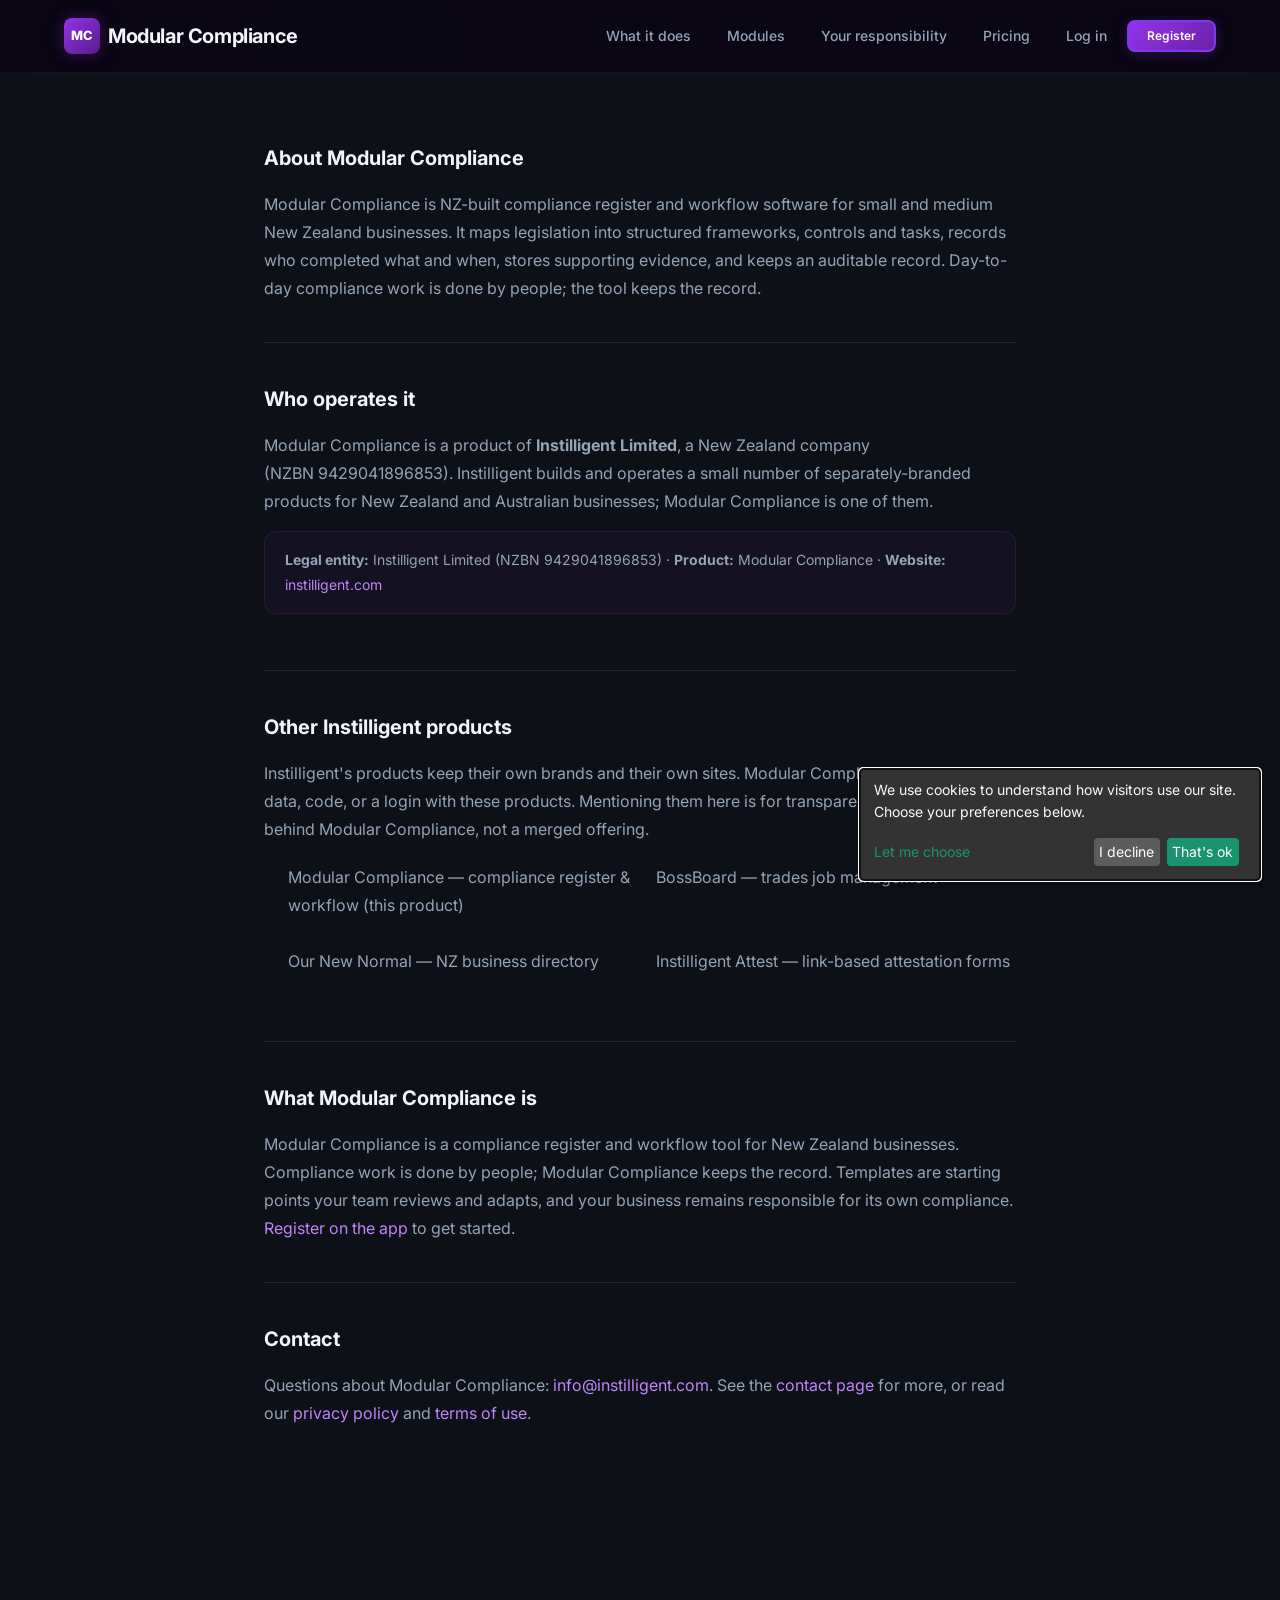
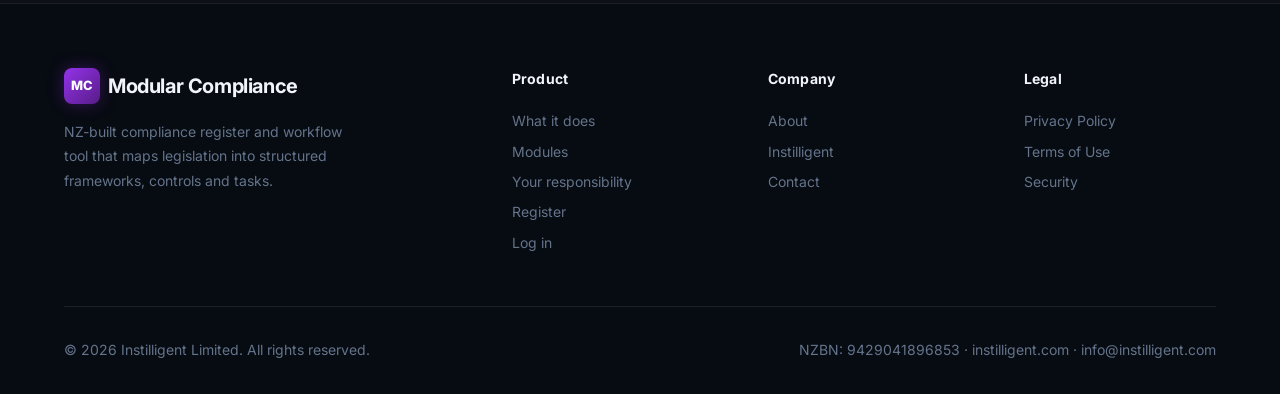
==== commit 82e45a60: "fix(copy): MC site marketing-gate + IPP 3A claims fix (CPO 2026-10-10) — copy only - Replace 'What i" ====
--- a/pages/about.html
+++ b/pages/about.html
@@ -25,7 +25,6 @@
     <link rel="preconnect" href="https://fonts.gstatic.com" crossorigin>
     <link href="https://fonts.googleapis.com/css2?family=Inter:wght@400;500;600;700;800&display=swap" rel="stylesheet">
     <link rel="stylesheet" href="/css/style.css">
-    <link rel="describedby" href="/llms.txt">
 
     <!-- Structured data: reuses the same Organization facts as index.html + llms.txt. BreadcrumbList only (visible breadcrumb on this page). -->
     <script type="application/ld+json">
@@ -75,7 +74,7 @@
         <div class="nav-links" id="navLinks">
             <a href="/#what-it-does" class="nav-link">What it does</a>
             <a href="/#modules" class="nav-link">Modules</a>
-            <a href="/#boundaries" class="nav-link">What it doesn't do</a>
+            <a href="/#boundaries" class="nav-link">Your responsibility</a>
             <a href="/#pricing" class="nav-link">Pricing</a>
             <a href="https://app.modularcompliance.com/login" class="nav-link" data-cf-event="cta_click" data-cf-cta="nav_login">Log in</a>
             <a href="https://app.modularcompliance.com/register" class="btn btn-primary btn-sm" data-cf-event="cta_click" data-cf-cta="nav_register">Register</a>
@@ -134,13 +133,12 @@
         </div>
 
         <div class="policy-section">
-            <h2>What Modular Compliance is not</h2>
+            <h2>What Modular Compliance is</h2>
             <p>
-                Modular Compliance is a register and workflow tool, not an automated compliance platform.
-                It does not connect to your operational systems, monitor transactions, screen activity, or
-                take regulatory action on your behalf. It is not a certification body, does not provide
-                legal advice, and does not notify regulators for you. See
-                <a href="/#boundaries">what it doesn't do</a> on the homepage for the full list.
+                Modular Compliance is a compliance register and workflow tool for New Zealand businesses.
+                Compliance work is done by people; Modular Compliance keeps the record. Templates are starting points your team reviews and adapts, and your business
+                remains responsible for its own compliance.
+                <a href="https://app.modularcompliance.com/register">Register on the app</a> to get started.
             </p>
         </div>
 
@@ -171,7 +169,7 @@
                 <h4>Product</h4>
                 <a href="/#what-it-does">What it does</a>
                 <a href="/#modules">Modules</a>
-                <a href="/#boundaries">What it doesn't do</a>
+                <a href="/#boundaries">Your responsibility</a>
                 <a href="https://app.modularcompliance.com/register" data-cf-event="cta_click" data-cf-cta="footer_links_register">Register</a>
                 <a href="https://app.modularcompliance.com/login" data-cf-event="cta_click" data-cf-cta="footer_links_login">Log in</a>
             </div>
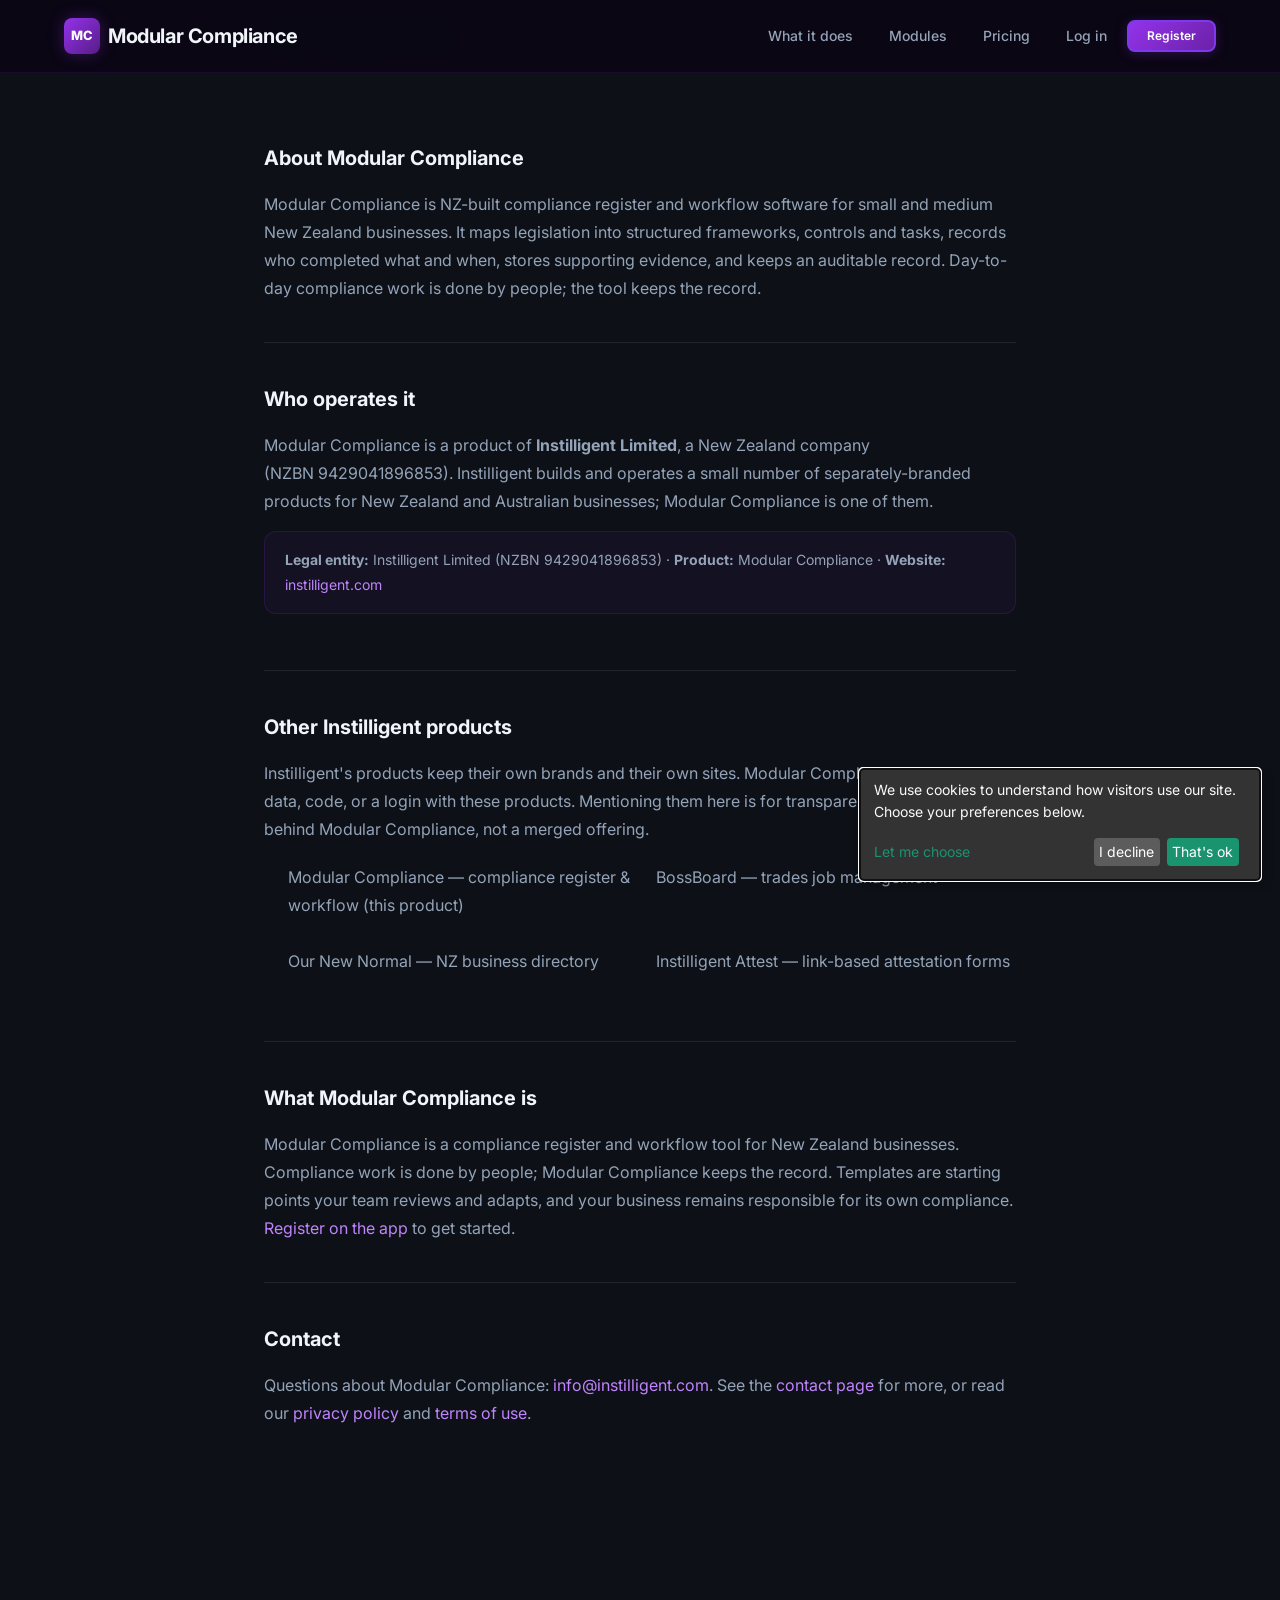
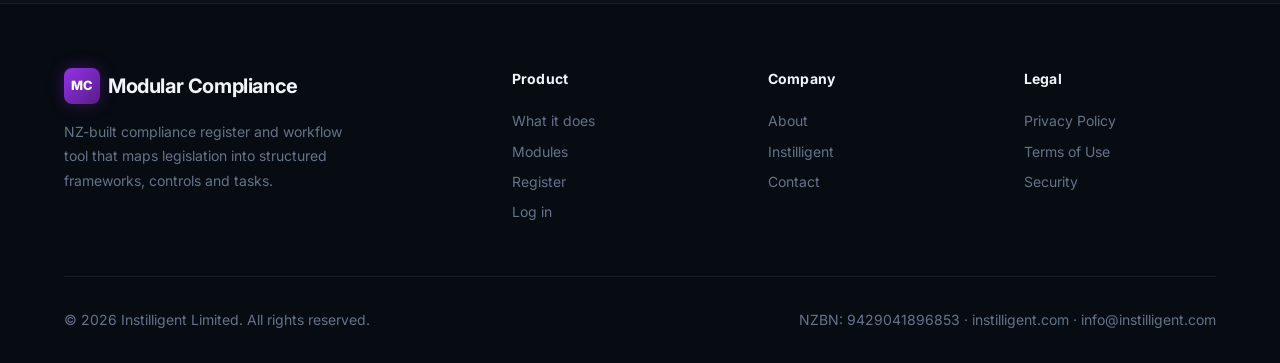
==== commit ad57e0ec: "fix(copy): clear four-eyes claim failures and stage a public publish dir Remove ISO 27001, SOC 2, an" ====
--- a/pages/about.html
+++ b/pages/about.html
@@ -74,7 +74,6 @@
         <div class="nav-links" id="navLinks">
             <a href="/#what-it-does" class="nav-link">What it does</a>
             <a href="/#modules" class="nav-link">Modules</a>
-            <a href="/#boundaries" class="nav-link">Your responsibility</a>
             <a href="/#pricing" class="nav-link">Pricing</a>
             <a href="https://app.modularcompliance.com/login" class="nav-link" data-cf-event="cta_click" data-cf-cta="nav_login">Log in</a>
             <a href="https://app.modularcompliance.com/register" class="btn btn-primary btn-sm" data-cf-event="cta_click" data-cf-cta="nav_register">Register</a>
@@ -169,7 +168,6 @@
                 <h4>Product</h4>
                 <a href="/#what-it-does">What it does</a>
                 <a href="/#modules">Modules</a>
-                <a href="/#boundaries">Your responsibility</a>
                 <a href="https://app.modularcompliance.com/register" data-cf-event="cta_click" data-cf-cta="footer_links_register">Register</a>
                 <a href="https://app.modularcompliance.com/login" data-cf-event="cta_click" data-cf-cta="footer_links_login">Log in</a>
             </div>
